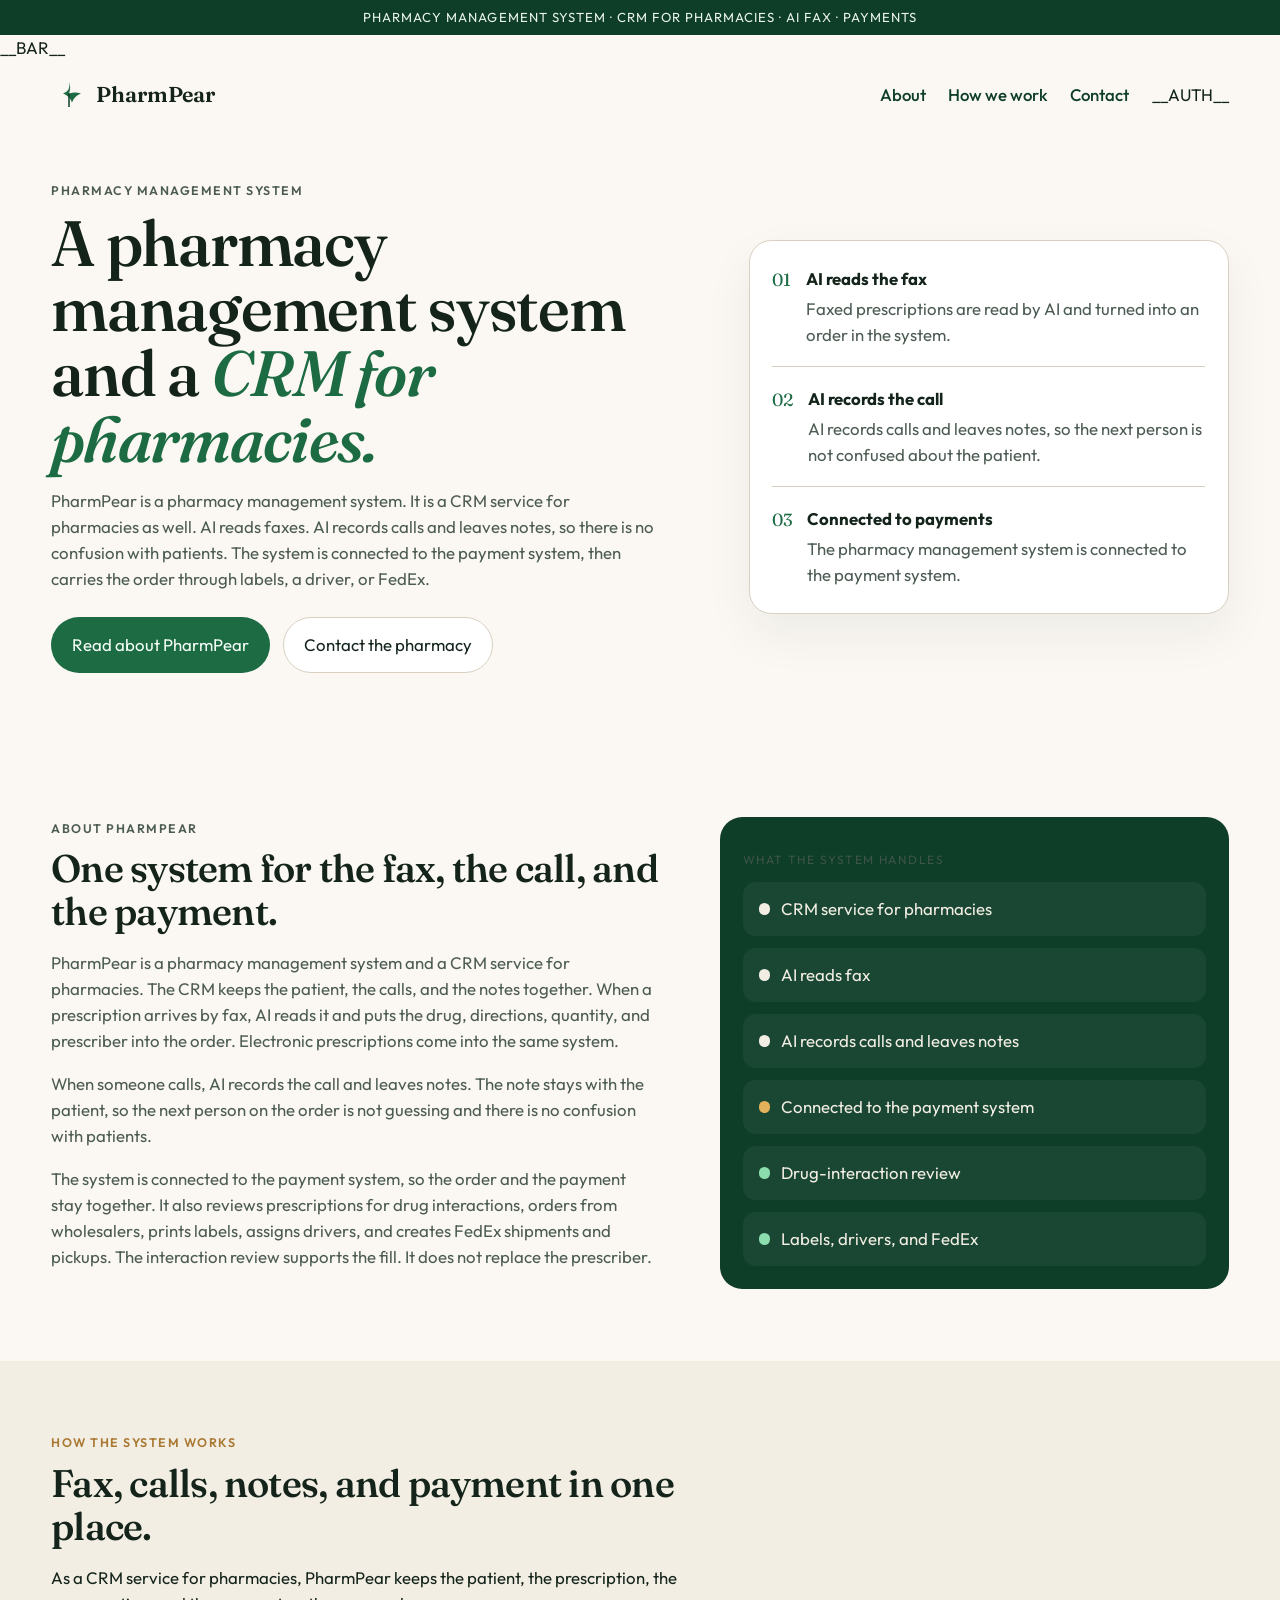
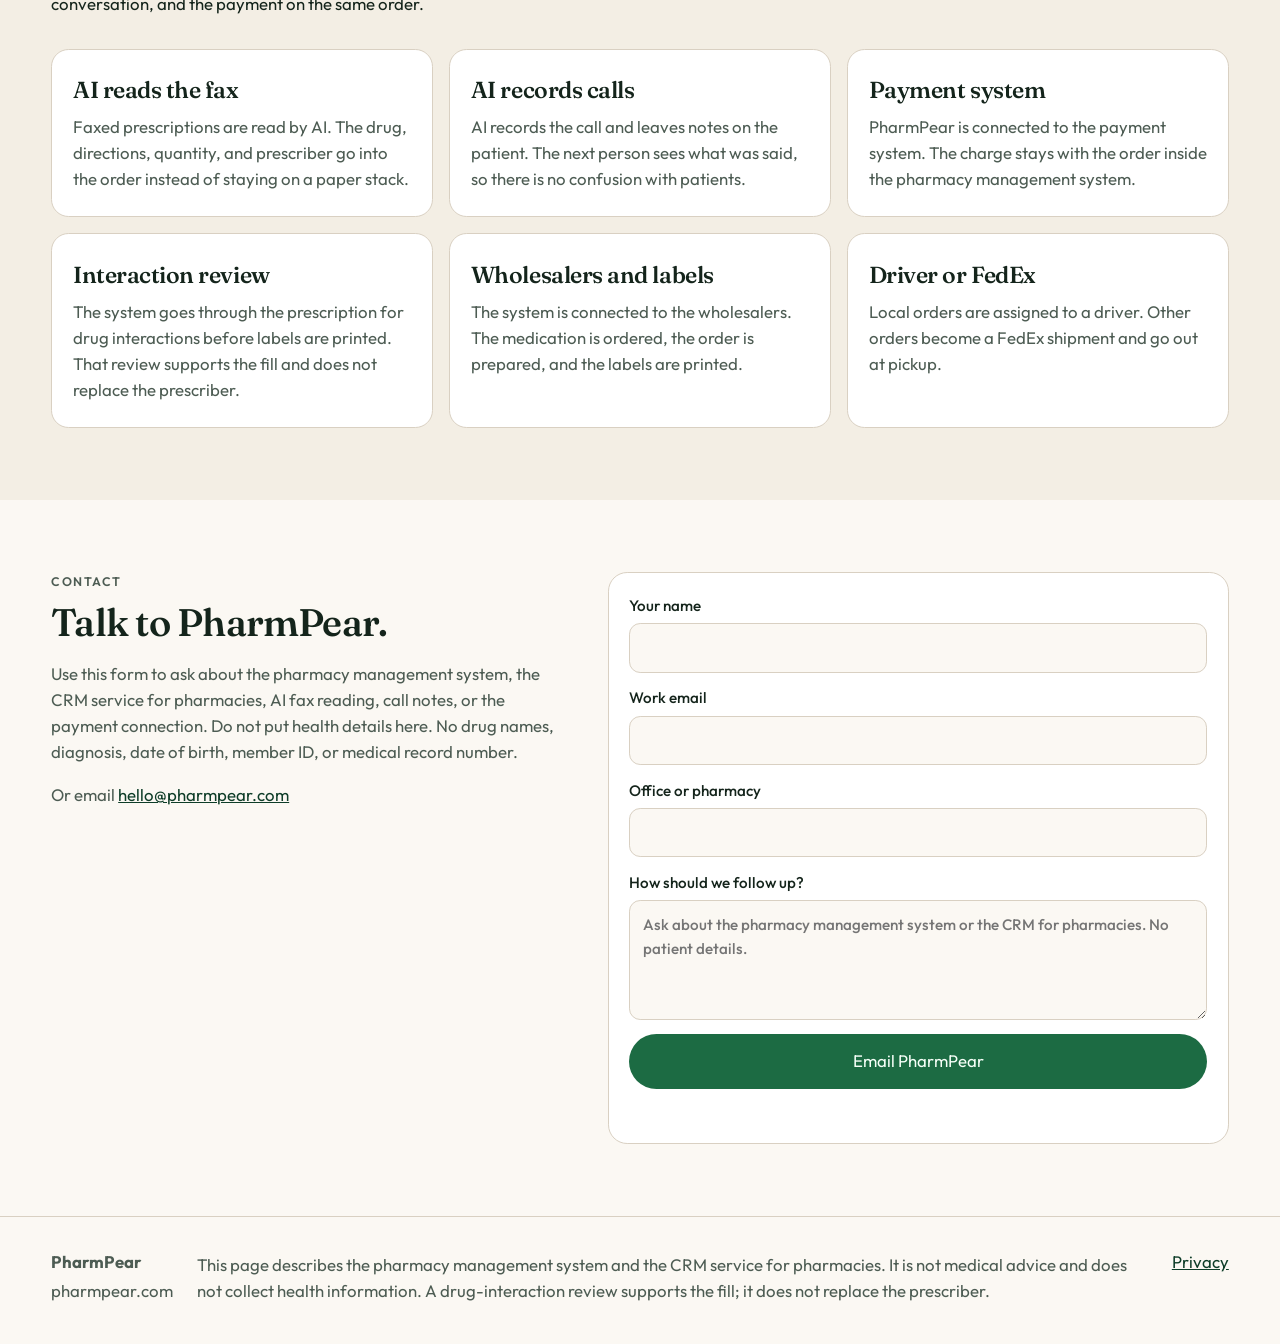
==== public/index.html @ bfbb3f3e "Say PharmPear is also a CRM service for pharmacies. Co-authored-by: Cursor <cursoragent@cursor.com>" ====
<!DOCTYPE html>
<html lang="en">
<head>
  <meta charset="utf-8">
  <meta name="viewport" content="width=device-width, initial-scale=1">
  <title>PharmPear — Pharmacy management system and CRM</title>
  <meta name="description" content="PharmPear is a pharmacy management system and a CRM service for pharmacies. AI reads faxes, AI records calls and leaves notes so there is no confusion with patients, and the system is connected to the payment system.">
  <link rel="icon" href="favicon.svg" type="image/svg+xml">
  <link rel="canonical" href="https://pharmpear.com/">
  <meta property="og:title" content="PharmPear">
  <meta property="og:description" content="A pharmacy management system and a CRM service for pharmacies. AI reads faxes, records calls and leaves notes, and connects to the payment system.">
  <meta property="og:url" content="https://pharmpear.com/">
  <meta property="og:type" content="website">
  <link rel="preconnect" href="https://fonts.googleapis.com">
  <link rel="preconnect" href="https://fonts.gstatic.com" crossorigin>
  <link href="https://fonts.googleapis.com/css2?family=Fraunces:ital,opsz,wght@0,9..144,500;0,9..144,620;1,9..144,520&family=Outfit:wght@400;500;600&display=swap" rel="stylesheet">
  <link rel="stylesheet" href="styles.css">
</head>
<body>
  <a class="skip" href="#main">Skip to content</a>
  <div class="ribbon">Pharmacy management system · CRM for pharmacies · AI fax · Payments</div>
  __BAR__
  <header class="site-header">
    <a class="brand" href="#top">
      <svg class="mark" viewBox="0 0 48 48" aria-hidden="true">
        <path fill="#1c6b43" d="M24 6c2 6 2 10 0 16 6-2 10-2 16 0-6 2-10 6-12 12-2-6-6-10-12-12 6-2 10-6 8-16z"/>
        <path fill="#0e3d28" d="M23 22h2v18h-2z"/>
      </svg>
      <span>PharmPear</span>
    </a>
    <button class="nav-toggle" type="button" aria-expanded="false" aria-controls="site-nav">Menu</button>
    <nav id="site-nav" class="site-nav">
      <a href="#about">About</a>
      <a href="#work">How we work</a>
      <a href="#contact">Contact</a>
      __AUTH__
    </nav>
  </header>

  <main id="main">
    <section class="hero" id="top">
      <div class="hero-copy">
        <p class="eyebrow">Pharmacy management system</p>
        <h1>A pharmacy management system and a <em>CRM for pharmacies.</em></h1>
        <p class="lede">PharmPear is a pharmacy management system. It is a CRM service for pharmacies as well. AI reads faxes. AI records calls and leaves notes, so there is no confusion with patients. The system is connected to the payment system, then carries the order through labels, a driver, or FedEx.</p>
        <div class="hero-actions">
          <a class="btn btn-solid" href="#about">Read about PharmPear</a>
          <a class="btn btn-ghost" href="#contact">Contact the pharmacy</a>
        </div>
      </div>
      <aside class="hero-card" aria-label="What the system does">
        <ol>
          <li>
            <span>01</span>
            <div>
              <strong>AI reads the fax</strong>
              <p>Faxed prescriptions are read by AI and turned into an order in the system.</p>
            </div>
          </li>
          <li>
            <span>02</span>
            <div>
              <strong>AI records the call</strong>
              <p>AI records calls and leaves notes, so the next person is not confused about the patient.</p>
            </div>
          </li>
          <li>
            <span>03</span>
            <div>
              <strong>Connected to payments</strong>
              <p>The pharmacy management system is connected to the payment system.</p>
            </div>
          </li>
        </ol>
      </aside>
    </section>

    <section class="split" id="about">
      <div>
        <p class="eyebrow">About PharmPear</p>
        <h2>One system for the fax, the call, and the payment.</h2>
        <p>PharmPear is a pharmacy management system and a CRM service for pharmacies. The CRM keeps the patient, the calls, and the notes together. When a prescription arrives by fax, AI reads it and puts the drug, directions, quantity, and prescriber into the order. Electronic prescriptions come into the same system.</p>
        <p>When someone calls, AI records the call and leaves notes. The note stays with the patient, so the next person on the order is not guessing and there is no confusion with patients.</p>
        <p>The system is connected to the payment system, so the order and the payment stay together. It also reviews prescriptions for drug interactions, orders from wholesalers, prints labels, assigns drivers, and creates FedEx shipments and pickups. The interaction review supports the fill. It does not replace the prescriber.</p>
      </div>
      <div class="status-board">
        <p class="board-label">What the system handles</p>
        <div class="row"><span class="dot ink"></span> CRM service for pharmacies</div>
        <div class="row"><span class="dot ink"></span> AI reads fax</div>
        <div class="row"><span class="dot ink"></span> AI records calls and leaves notes</div>
        <div class="row"><span class="dot wait"></span> Connected to the payment system</div>
        <div class="row"><span class="dot go"></span> Drug-interaction review</div>
        <div class="row"><span class="dot go"></span> Labels, drivers, and FedEx</div>
      </div>
    </section>

    <section class="band" id="work">
      <div class="section-head">
        <p class="eyebrow">How the system works</p>
        <h2>Fax, calls, notes, and payment in one place.</h2>
        <p>As a CRM service for pharmacies, PharmPear keeps the patient, the prescription, the conversation, and the payment on the same order.</p>
      </div>
      <div class="cards">
        <article>
          <h3>AI reads the fax</h3>
          <p>Faxed prescriptions are read by AI. The drug, directions, quantity, and prescriber go into the order instead of staying on a paper stack.</p>
        </article>
        <article>
          <h3>AI records calls</h3>
          <p>AI records the call and leaves notes on the patient. The next person sees what was said, so there is no confusion with patients.</p>
        </article>
        <article>
          <h3>Payment system</h3>
          <p>PharmPear is connected to the payment system. The charge stays with the order inside the pharmacy management system.</p>
        </article>
        <article>
          <h3>Interaction review</h3>
          <p>The system goes through the prescription for drug interactions before labels are printed. That review supports the fill and does not replace the prescriber.</p>
        </article>
        <article>
          <h3>Wholesalers and labels</h3>
          <p>The system is connected to the wholesalers. The medication is ordered, the order is prepared, and the labels are printed.</p>
        </article>
        <article>
          <h3>Driver or FedEx</h3>
          <p>Local orders are assigned to a driver. Other orders become a FedEx shipment and go out at pickup.</p>
        </article>
      </div>
    </section>

    <section class="contact" id="contact">
      <div>
        <p class="eyebrow">Contact</p>
        <h2>Talk to PharmPear.</h2>
        <p>Use this form to ask about the pharmacy management system, the CRM service for pharmacies, AI fax reading, call notes, or the payment connection. Do not put health details here. No drug names, diagnosis, date of birth, member ID, or medical record number.</p>
        <p class="mail">Or email <a href="mailto:hello@pharmpear.com">hello@pharmpear.com</a></p>
      </div>
      <form id="contact-form" action="mailto:hello@pharmpear.com" method="post" enctype="text/plain">
        <label>Your name <input name="name" autocomplete="name" required maxlength="80"></label>
        <label>Work email <input name="email" type="email" autocomplete="email" required maxlength="120"></label>
        <label>Office or pharmacy <input name="office" maxlength="120"></label>
        <label>How should we follow up? <textarea name="message" rows="4" required maxlength="500" placeholder="Ask about the pharmacy management system or the CRM for pharmacies. No patient details."></textarea></label>
        <button class="btn btn-solid" type="submit">Email PharmPear</button>
        <p class="form-note" id="form-note" role="status"></p>
      </form>
    </section>
  </main>

  <footer class="site-footer">
    <div>
      <strong>PharmPear</strong>
      <p>pharmpear.com</p>
    </div>
    <p>This page describes the pharmacy management system and the CRM service for pharmacies. It is not medical advice and does not collect health information. A drug-interaction review supports the fill; it does not replace the prescriber.</p>
    <a href="privacy.html">Privacy</a>
  </footer>
  <script src="script.js"></script>
</body>
</html>
---- public/styles.css ----
:root {
  --ink: #14241b;
  --leaf: #1c6b43;
  --deep: #0e3d28;
  --cream: #f3eee4;
  --paper: #fbf8f3;
  --gold: #a97832;
  --line: #d9d0c2;
  --muted: #4d5c53;
  --serif: "Fraunces", Georgia, serif;
  --sans: "Outfit", "Segoe UI", sans-serif;
}

* { box-sizing: border-box; }
html { scroll-behavior: smooth; }
body {
  margin: 0;
  color: var(--ink);
  background:
    radial-gradient(900px 420px at 100% -10%, #e7f3ea 0%, transparent 60%),
    var(--paper);
  font-family: var(--sans);
  font-size: 1.05rem;
  line-height: 1.55;
}
a { color: var(--deep); }
img, svg { display: block; }
.skip {
  position: absolute;
  left: 1rem;
  top: -4rem;
  background: #fff;
  padding: 0.5rem 0.8rem;
}
.skip:focus { top: 0.5rem; z-index: 5; }

.ribbon {
  background: var(--deep);
  color: #e7f3ea;
  text-align: center;
  font-size: 0.82rem;
  letter-spacing: 0.08em;
  text-transform: uppercase;
  padding: 0.45rem 1rem;
}

.site-header {
  display: flex;
  align-items: center;
  justify-content: space-between;
  gap: 1rem;
  padding: 1rem 4vw;
  position: sticky;
  top: 0;
  background: rgba(251, 248, 243, 0.92);
  backdrop-filter: blur(10px);
  border-bottom: 1px solid transparent;
  z-index: 3;
}
.brand {
  display: flex;
  align-items: center;
  gap: 0.55rem;
  text-decoration: none;
  color: var(--ink);
  font-family: var(--serif);
  font-weight: 620;
  font-size: 1.35rem;
}
.mark { width: 36px; height: 36px; }
.site-nav { display: flex; gap: 1.4rem; }
.site-nav a { text-decoration: none; font-weight: 500; }
.site-nav a:hover { color: var(--leaf); }
.nav-toggle {
  display: none;
  border: 1px solid var(--line);
  background: #fff;
  border-radius: 999px;
  padding: 0.45rem 0.9rem;
  font: inherit;
}

.hero, .band, .split, .contact, .legal, .site-footer {
  padding: 4.5rem 4vw;
}
.hero {
  display: grid;
  grid-template-columns: 1.15fr 0.85fr;
  gap: 3rem;
  align-items: center;
  padding-top: 3.2rem;
}
.eyebrow {
  margin: 0 0 0.6rem;
  color: var(--gold);
  font-weight: 600;
  letter-spacing: 0.12em;
  text-transform: uppercase;
  font-size: 0.78rem;
}
h1, h2, h3 { font-family: var(--serif); font-weight: 560; letter-spacing: -0.02em; }
h1 { font-size: clamp(2.6rem, 5vw, 4.6rem); line-height: 1.02; margin: 0 0 1rem; }
h1 em { font-style: italic; color: var(--leaf); }
h2 { font-size: clamp(2rem, 3vw, 2.8rem); line-height: 1.12; margin: 0 0 0.8rem; }
.lede, .hero-copy p, .split p, .contact p { color: var(--muted); max-width: 38rem; }
.hero-actions { display: flex; gap: 0.8rem; flex-wrap: wrap; margin-top: 1.6rem; }
.btn {
  display: inline-flex;
  align-items: center;
  justify-content: center;
  text-decoration: none;
  border-radius: 999px;
  padding: 0.85rem 1.25rem;
  font-weight: 600;
  border: 1px solid transparent;
  cursor: pointer;
  font: inherit;
}
.btn-solid { background: var(--leaf); color: #f6fff8; }
.btn-solid:hover { background: var(--deep); }
.btn-ghost { border-color: var(--line); background: #fff; color: var(--ink); }

.hero-card {
  background: #fff;
  border: 1px solid var(--line);
  border-radius: 1.4rem;
  padding: 0.4rem 1.4rem;
  box-shadow: 0 20px 50px rgba(20, 36, 27, 0.06);
}
.hero-card ol { list-style: none; margin: 0; padding: 0; }
.hero-card li {
  display: grid;
  grid-template-columns: auto 1fr;
  gap: 0.9rem;
  padding: 1.15rem 0;
  border-bottom: 1px solid var(--line);
}
.hero-card li:last-child { border-bottom: 0; }
.hero-card span {
  font-family: var(--serif);
  color: var(--leaf);
  font-size: 1.1rem;
}
.hero-card p, .cards p { margin: 0.25rem 0 0; color: var(--muted); }
.hero-card strong { font-size: 1.05rem; }

.band { background: var(--cream); }
.section-head { max-width: 40rem; margin-bottom: 2rem; }
.cards {
  display: grid;
  grid-template-columns: repeat(3, 1fr);
  gap: 1rem;
}
.cards article {
  background: #fff;
  border-radius: 1.1rem;
  padding: 1.4rem 1.3rem 1.5rem;
  border: 1px solid var(--line);
}
.cards h3 { margin: 0 0 0.4rem; font-size: 1.45rem; }

.split {
  display: grid;
  grid-template-columns: 1.1fr 0.9fr;
  gap: 3rem;
  align-items: center;
}
.ticks { padding-left: 1.1rem; color: var(--ink); }
.ticks li { margin: 0.45rem 0; }
.status-board {
  background: var(--deep);
  color: #f3eee4;
  border-radius: 1.4rem;
  padding: 1.4rem;
}
.board-label { letter-spacing: 0.12em; text-transform: uppercase; font-size: 0.75rem; opacity: 0.75; }
.row {
  display: flex;
  align-items: center;
  gap: 0.7rem;
  background: rgba(255,255,255,0.05);
  border-radius: 0.8rem;
  padding: 0.9rem 1rem;
  margin-top: 0.7rem;
}
.row em { margin-left: auto; font-style: normal; font-family: var(--serif); font-size: 1.3rem; }
.dot { width: 0.7rem; height: 0.7rem; border-radius: 50%; }
.dot.wait { background: #e2b15a; }
.dot.go { background: #8ddeaf; }
.dot.ink { background: #f3eee4; }

.band-dark {
  background: #173528;
  color: #f6f3ec;
}
.band-dark .eyebrow { color: #e2b15a; }
.cards-dark article {
  background: rgba(255,255,255,0.04);
  border-color: rgba(255,255,255,0.1);
  color: inherit;
}
.cards-dark p { color: #d5e4da; }

.contact {
  display: grid;
  grid-template-columns: 0.9fr 1.1fr;
  gap: 3rem;
}
form {
  display: grid;
  gap: 0.85rem;
  background: #fff;
  border: 1px solid var(--line);
  border-radius: 1.2rem;
  padding: 1.3rem;
}
label { display: grid; gap: 0.35rem; font-weight: 500; font-size: 0.95rem; }
input, textarea {
  font: inherit;
  padding: 0.75rem 0.8rem;
  border-radius: 0.7rem;
  border: 1px solid var(--line);
  background: var(--paper);
  color: var(--ink);
}
.mail { font-size: 1.05rem; }
.form-note { min-height: 1.2rem; margin: 0; color: var(--leaf); }
.form-error { margin: 0; color: #8d2d2d; font-weight: 600; }
.form-error:empty { display: none; }
.secure-bar {
  margin: 0;
  padding: 0.45rem 4vw;
  background: #e7f3ea;
  color: var(--deep);
  font-size: 0.92rem;
}
.logout {
  border: 1px solid var(--line);
  border-radius: 999px;
  padding: 0.25rem 0.7rem;
  text-decoration: none;
}
.login-shell {
  max-width: 32rem;
  margin: 0 auto;
  padding: 4rem 1.25rem 5rem;
}
.login-shell h1 { font-size: clamp(2.2rem, 4vw, 3.2rem); }

.site-footer {
  display: grid;
  grid-template-columns: auto 1fr auto;
  gap: 1.5rem;
  align-items: start;
  border-top: 1px solid var(--line);
  color: var(--muted);
  padding-top: 2rem;
  padding-bottom: 2.5rem;
}
.site-footer p { margin: 0.2rem 0 0; }
.legal { max-width: 42rem; }
.legal h1 { font-size: clamp(2.2rem, 4vw, 3.4rem); }

.hero-copy, .hero-card, .cards article { min-width: 0; }

@media (max-width: 1100px) {
  .hero, .split, .contact, .site-footer { grid-template-columns: 1fr; }
  .cards { grid-template-columns: 1fr 1fr; }
}

@media (max-width: 700px) {
  .cards { grid-template-columns: 1fr; }
}

@media (max-width: 860px) {
  .nav-toggle { display: inline-flex; }
  .site-nav {
    display: none;
    position: absolute;
    top: 100%;
    left: 0;
    right: 0;
    flex-direction: column;
    gap: 0;
    background: var(--paper);
    border-bottom: 1px solid var(--line);
    padding: 0.4rem 6vw 1rem;
  }
  .site-nav.open { display: flex; }
  .site-nav a { padding: 0.75rem 0; border-top: 1px solid var(--line); }
  .hero, .band, .split, .contact { padding: 3rem 1.25rem; }
  .site-header, .site-footer { padding-left: 1.25rem; padding-right: 1.25rem; }
}
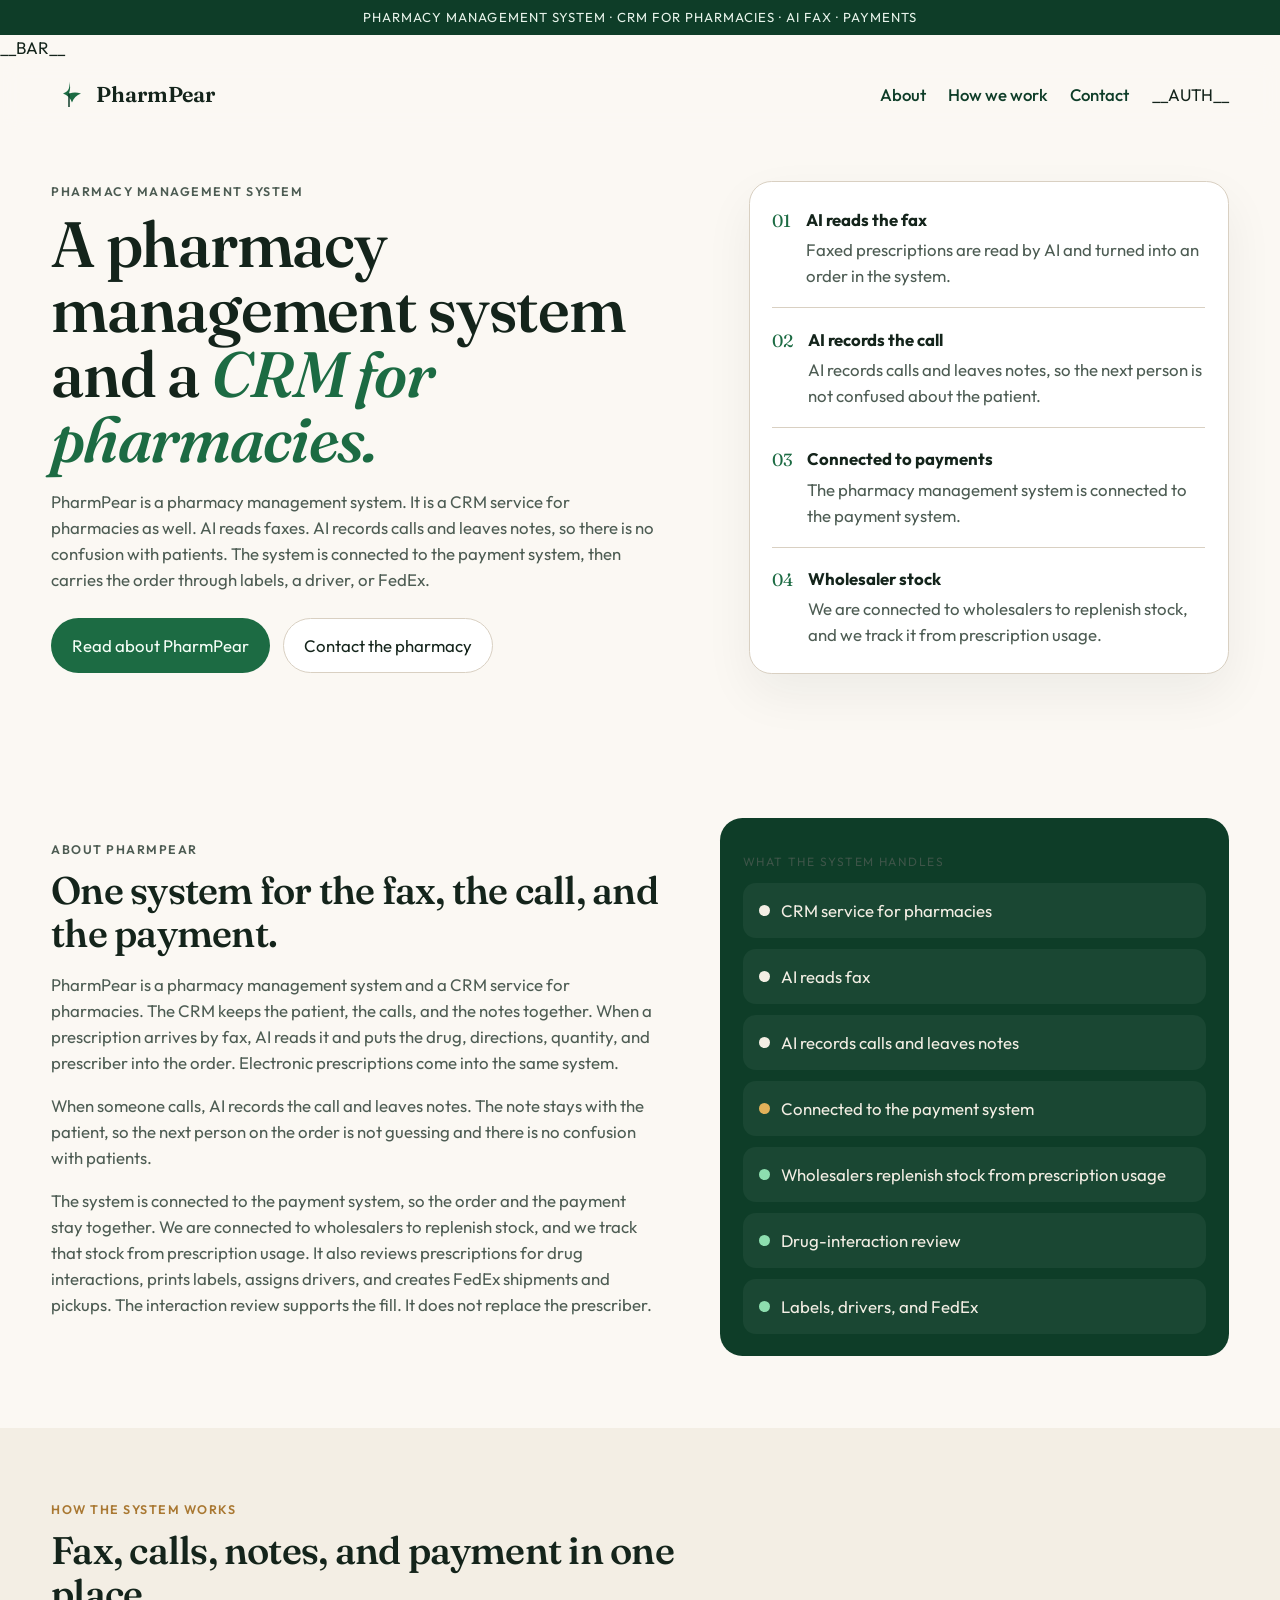
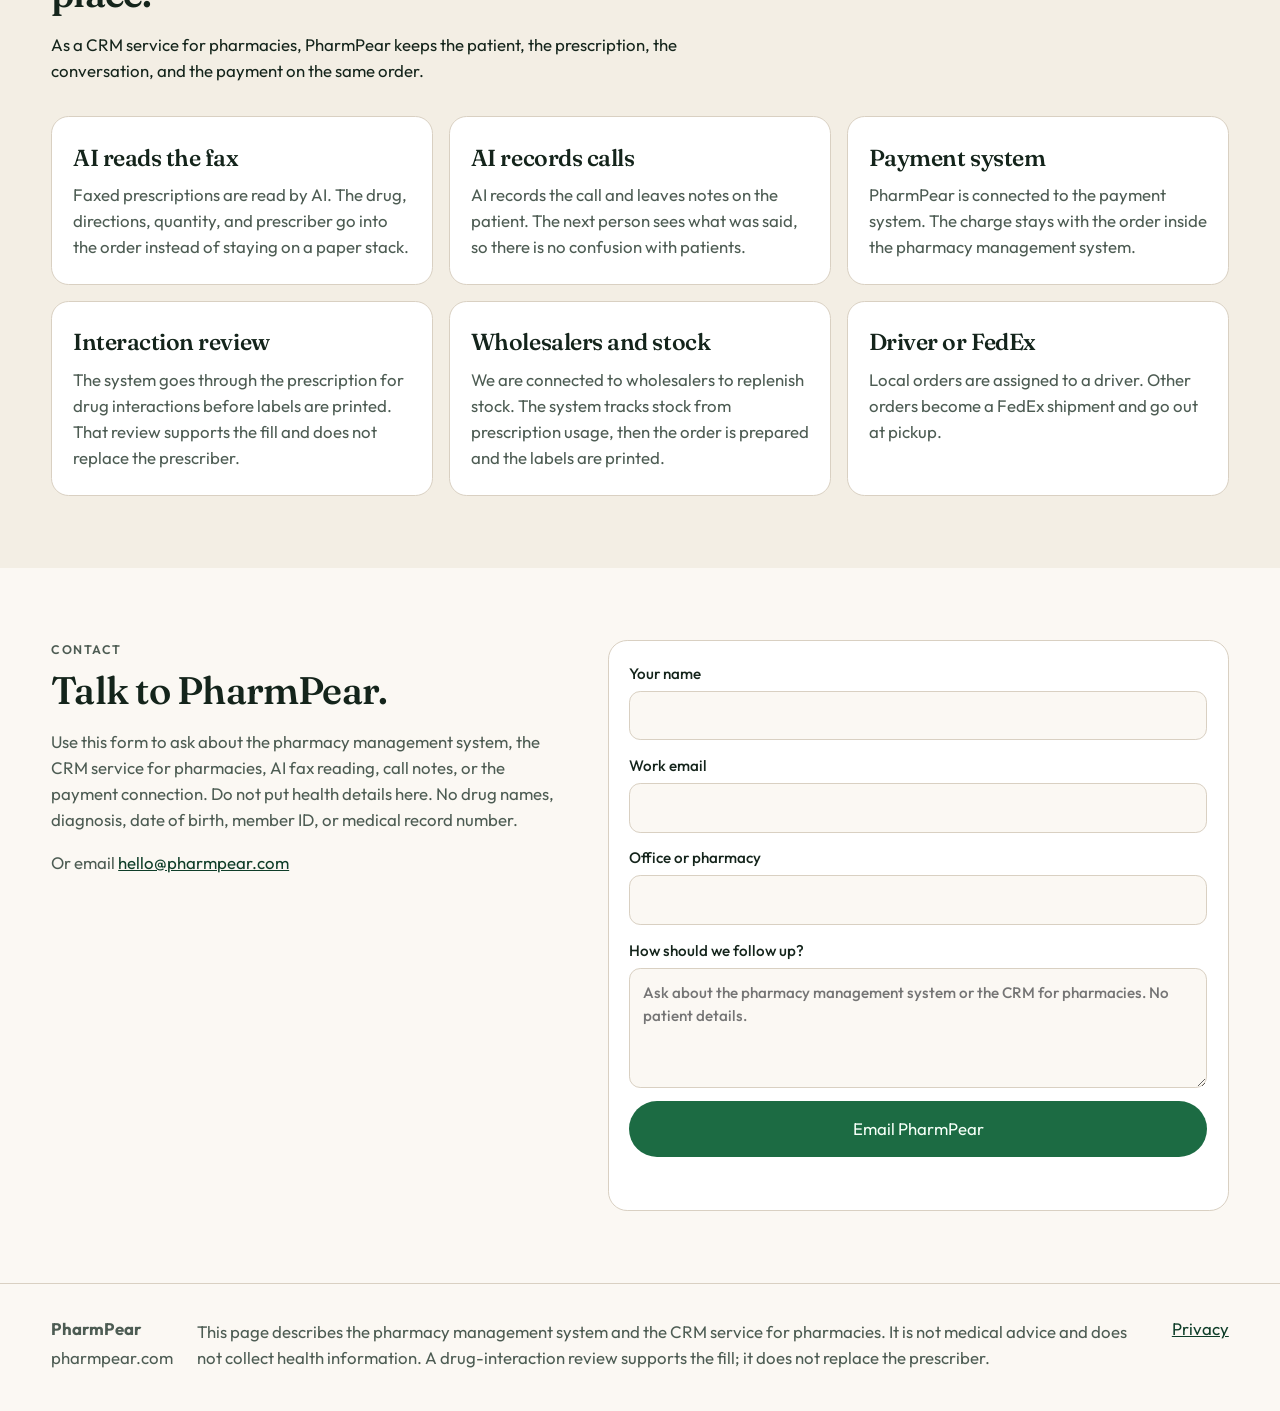
==== commit 28029f4b: "Add wholesaler stock replenishment tracked from prescription usage. Co-authored-by: Cursor <cursorag" ====
--- a/public/index.html
+++ b/public/index.html
@@ -4,7 +4,7 @@
   <meta charset="utf-8">
   <meta name="viewport" content="width=device-width, initial-scale=1">
   <title>PharmPear — Pharmacy management system and CRM</title>
-  <meta name="description" content="PharmPear is a pharmacy management system and a CRM service for pharmacies. AI reads faxes, AI records calls and leaves notes so there is no confusion with patients, and the system is connected to the payment system.">
+  <meta name="description" content="PharmPear is a pharmacy management system and a CRM service for pharmacies. AI reads faxes, AI records calls and leaves notes, the system connects to payments, and wholesalers replenish stock tracked from prescription usage.">
   <link rel="icon" href="favicon.svg" type="image/svg+xml">
   <link rel="canonical" href="https://pharmpear.com/">
   <meta property="og:title" content="PharmPear">
@@ -71,6 +71,13 @@
               <p>The pharmacy management system is connected to the payment system.</p>
             </div>
           </li>
+          <li>
+            <span>04</span>
+            <div>
+              <strong>Wholesaler stock</strong>
+              <p>We are connected to wholesalers to replenish stock, and we track it from prescription usage.</p>
+            </div>
+          </li>
         </ol>
       </aside>
     </section>
@@ -81,7 +88,7 @@
         <h2>One system for the fax, the call, and the payment.</h2>
         <p>PharmPear is a pharmacy management system and a CRM service for pharmacies. The CRM keeps the patient, the calls, and the notes together. When a prescription arrives by fax, AI reads it and puts the drug, directions, quantity, and prescriber into the order. Electronic prescriptions come into the same system.</p>
         <p>When someone calls, AI records the call and leaves notes. The note stays with the patient, so the next person on the order is not guessing and there is no confusion with patients.</p>
-        <p>The system is connected to the payment system, so the order and the payment stay together. It also reviews prescriptions for drug interactions, orders from wholesalers, prints labels, assigns drivers, and creates FedEx shipments and pickups. The interaction review supports the fill. It does not replace the prescriber.</p>
+        <p>The system is connected to the payment system, so the order and the payment stay together. We are connected to wholesalers to replenish stock, and we track that stock from prescription usage. It also reviews prescriptions for drug interactions, prints labels, assigns drivers, and creates FedEx shipments and pickups. The interaction review supports the fill. It does not replace the prescriber.</p>
       </div>
       <div class="status-board">
         <p class="board-label">What the system handles</p>
@@ -89,6 +96,7 @@
         <div class="row"><span class="dot ink"></span> AI reads fax</div>
         <div class="row"><span class="dot ink"></span> AI records calls and leaves notes</div>
         <div class="row"><span class="dot wait"></span> Connected to the payment system</div>
+        <div class="row"><span class="dot go"></span> Wholesalers replenish stock from prescription usage</div>
         <div class="row"><span class="dot go"></span> Drug-interaction review</div>
         <div class="row"><span class="dot go"></span> Labels, drivers, and FedEx</div>
       </div>
@@ -118,8 +126,8 @@
           <p>The system goes through the prescription for drug interactions before labels are printed. That review supports the fill and does not replace the prescriber.</p>
         </article>
         <article>
-          <h3>Wholesalers and labels</h3>
-          <p>The system is connected to the wholesalers. The medication is ordered, the order is prepared, and the labels are printed.</p>
+          <h3>Wholesalers and stock</h3>
+          <p>We are connected to wholesalers to replenish stock. The system tracks stock from prescription usage, then the order is prepared and the labels are printed.</p>
         </article>
         <article>
           <h3>Driver or FedEx</h3>
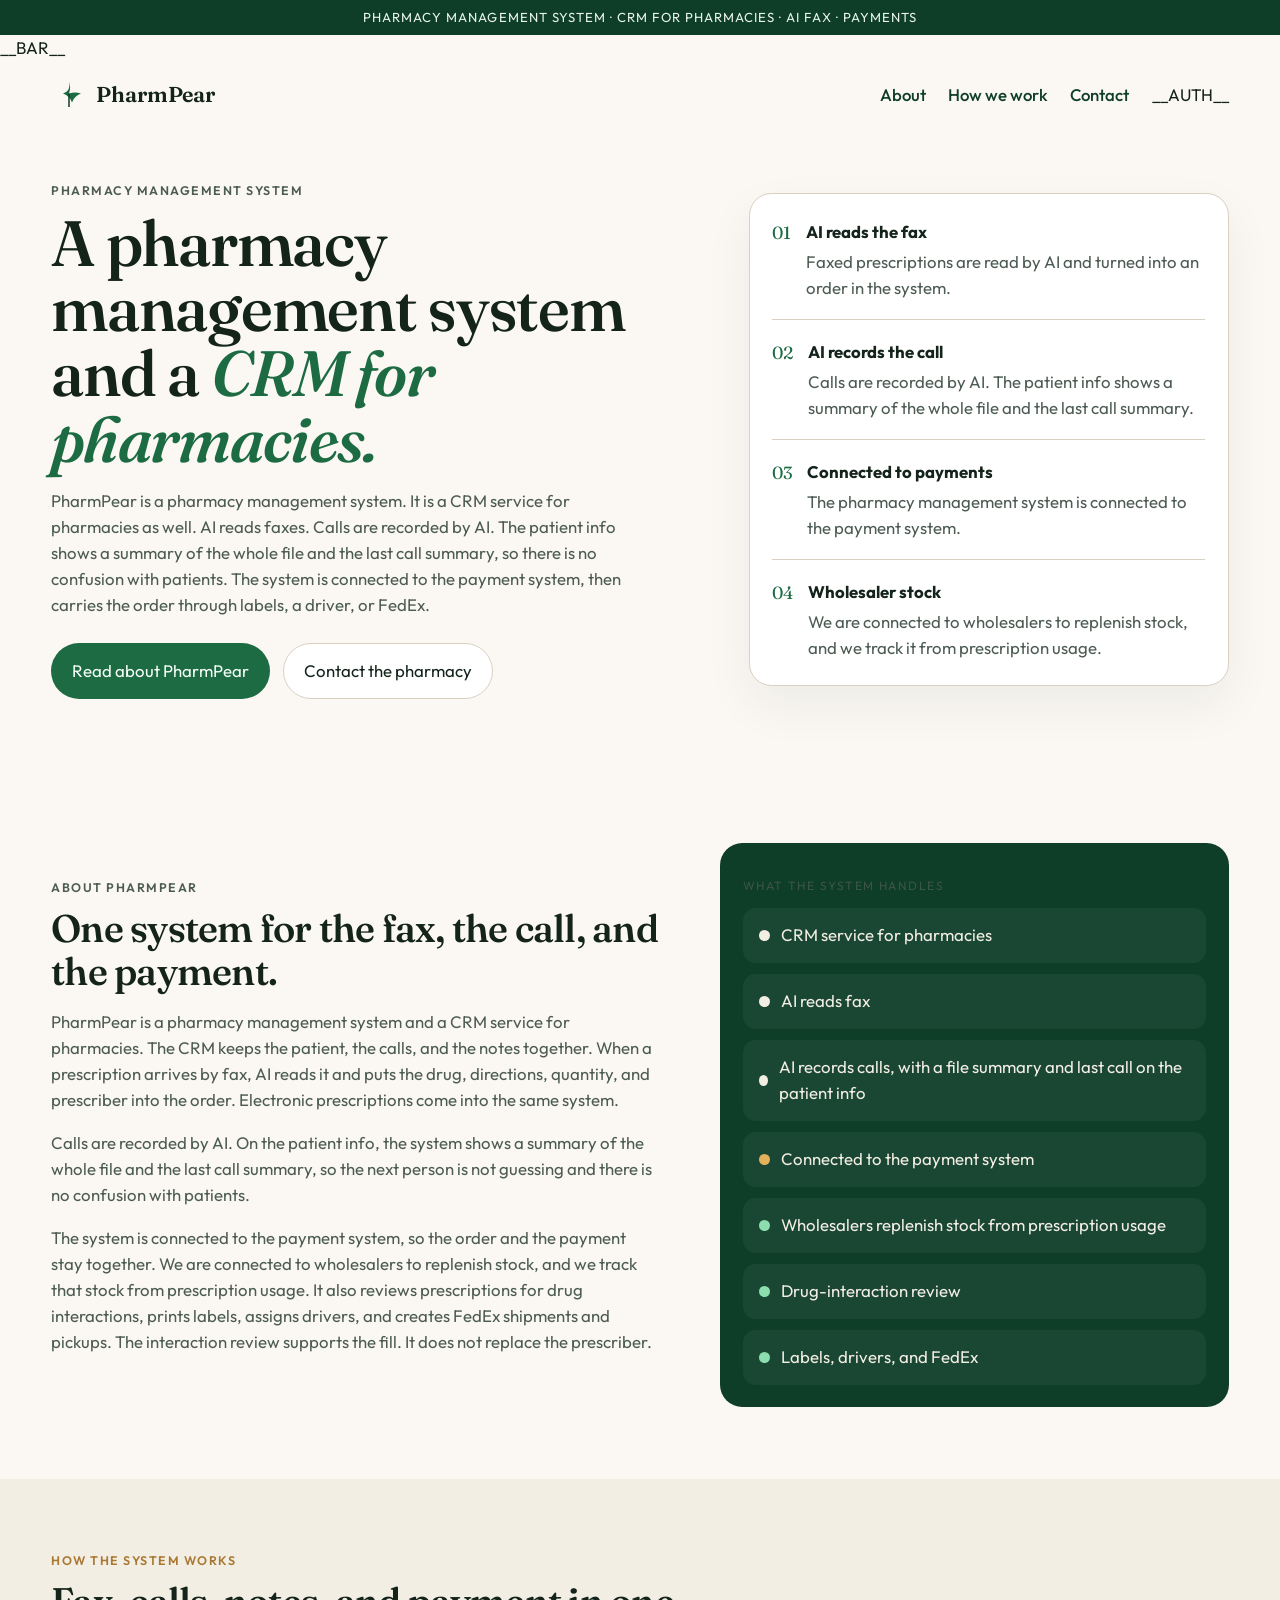
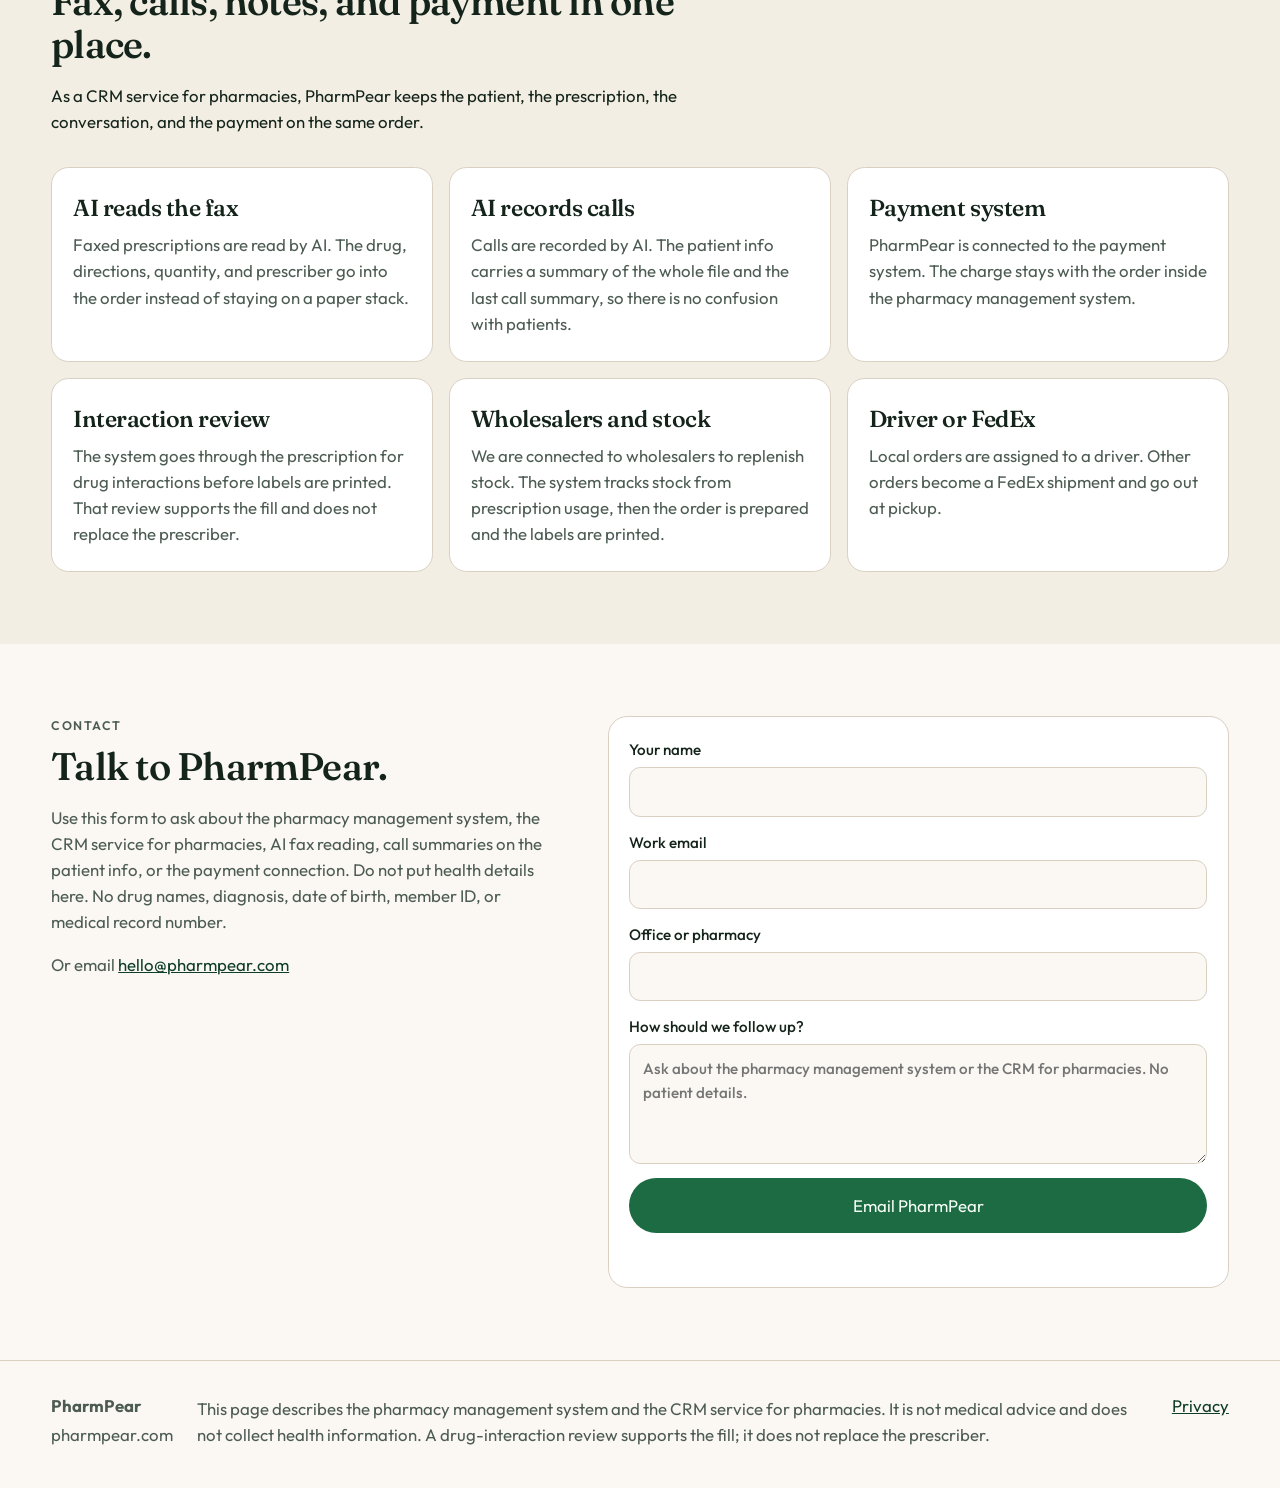
==== commit ae7db348: "Put the file summary and last call summary on the patient info. Co-authored-by: Cursor <cursoragent@" ====
--- a/public/index.html
+++ b/public/index.html
@@ -4,11 +4,11 @@
   <meta charset="utf-8">
   <meta name="viewport" content="width=device-width, initial-scale=1">
   <title>PharmPear — Pharmacy management system and CRM</title>
-  <meta name="description" content="PharmPear is a pharmacy management system and a CRM service for pharmacies. AI reads faxes, AI records calls and leaves notes, the system connects to payments, and wholesalers replenish stock tracked from prescription usage.">
+  <meta name="description" content="PharmPear is a pharmacy management system and a CRM service for pharmacies. AI reads faxes, AI records calls, and the patient info shows a summary of the whole file plus the last call summary.">
   <link rel="icon" href="favicon.svg" type="image/svg+xml">
   <link rel="canonical" href="https://pharmpear.com/">
   <meta property="og:title" content="PharmPear">
-  <meta property="og:description" content="A pharmacy management system and a CRM service for pharmacies. AI reads faxes, records calls and leaves notes, and connects to the payment system.">
+  <meta property="og:description" content="A pharmacy management system and a CRM for pharmacies. AI records calls, and the patient info shows a summary of the whole file plus the last call summary.">
   <meta property="og:url" content="https://pharmpear.com/">
   <meta property="og:type" content="website">
   <link rel="preconnect" href="https://fonts.googleapis.com">
@@ -42,7 +42,7 @@
       <div class="hero-copy">
         <p class="eyebrow">Pharmacy management system</p>
         <h1>A pharmacy management system and a <em>CRM for pharmacies.</em></h1>
-        <p class="lede">PharmPear is a pharmacy management system. It is a CRM service for pharmacies as well. AI reads faxes. AI records calls and leaves notes, so there is no confusion with patients. The system is connected to the payment system, then carries the order through labels, a driver, or FedEx.</p>
+        <p class="lede">PharmPear is a pharmacy management system. It is a CRM service for pharmacies as well. AI reads faxes. Calls are recorded by AI. The patient info shows a summary of the whole file and the last call summary, so there is no confusion with patients. The system is connected to the payment system, then carries the order through labels, a driver, or FedEx.</p>
         <div class="hero-actions">
           <a class="btn btn-solid" href="#about">Read about PharmPear</a>
           <a class="btn btn-ghost" href="#contact">Contact the pharmacy</a>
@@ -61,7 +61,7 @@
             <span>02</span>
             <div>
               <strong>AI records the call</strong>
-              <p>AI records calls and leaves notes, so the next person is not confused about the patient.</p>
+              <p>Calls are recorded by AI. The patient info shows a summary of the whole file and the last call summary.</p>
             </div>
           </li>
           <li>
@@ -87,14 +87,14 @@
         <p class="eyebrow">About PharmPear</p>
         <h2>One system for the fax, the call, and the payment.</h2>
         <p>PharmPear is a pharmacy management system and a CRM service for pharmacies. The CRM keeps the patient, the calls, and the notes together. When a prescription arrives by fax, AI reads it and puts the drug, directions, quantity, and prescriber into the order. Electronic prescriptions come into the same system.</p>
-        <p>When someone calls, AI records the call and leaves notes. The note stays with the patient, so the next person on the order is not guessing and there is no confusion with patients.</p>
+        <p>Calls are recorded by AI. On the patient info, the system shows a summary of the whole file and the last call summary, so the next person is not guessing and there is no confusion with patients.</p>
         <p>The system is connected to the payment system, so the order and the payment stay together. We are connected to wholesalers to replenish stock, and we track that stock from prescription usage. It also reviews prescriptions for drug interactions, prints labels, assigns drivers, and creates FedEx shipments and pickups. The interaction review supports the fill. It does not replace the prescriber.</p>
       </div>
       <div class="status-board">
         <p class="board-label">What the system handles</p>
         <div class="row"><span class="dot ink"></span> CRM service for pharmacies</div>
         <div class="row"><span class="dot ink"></span> AI reads fax</div>
-        <div class="row"><span class="dot ink"></span> AI records calls and leaves notes</div>
+        <div class="row"><span class="dot ink"></span> AI records calls, with a file summary and last call on the patient info</div>
         <div class="row"><span class="dot wait"></span> Connected to the payment system</div>
         <div class="row"><span class="dot go"></span> Wholesalers replenish stock from prescription usage</div>
         <div class="row"><span class="dot go"></span> Drug-interaction review</div>
@@ -115,7 +115,7 @@
         </article>
         <article>
           <h3>AI records calls</h3>
-          <p>AI records the call and leaves notes on the patient. The next person sees what was said, so there is no confusion with patients.</p>
+          <p>Calls are recorded by AI. The patient info carries a summary of the whole file and the last call summary, so there is no confusion with patients.</p>
         </article>
         <article>
           <h3>Payment system</h3>
@@ -140,7 +140,7 @@
       <div>
         <p class="eyebrow">Contact</p>
         <h2>Talk to PharmPear.</h2>
-        <p>Use this form to ask about the pharmacy management system, the CRM service for pharmacies, AI fax reading, call notes, or the payment connection. Do not put health details here. No drug names, diagnosis, date of birth, member ID, or medical record number.</p>
+        <p>Use this form to ask about the pharmacy management system, the CRM service for pharmacies, AI fax reading, call summaries on the patient info, or the payment connection. Do not put health details here. No drug names, diagnosis, date of birth, member ID, or medical record number.</p>
         <p class="mail">Or email <a href="mailto:hello@pharmpear.com">hello@pharmpear.com</a></p>
       </div>
       <form id="contact-form" action="mailto:hello@pharmpear.com" method="post" enctype="text/plain">
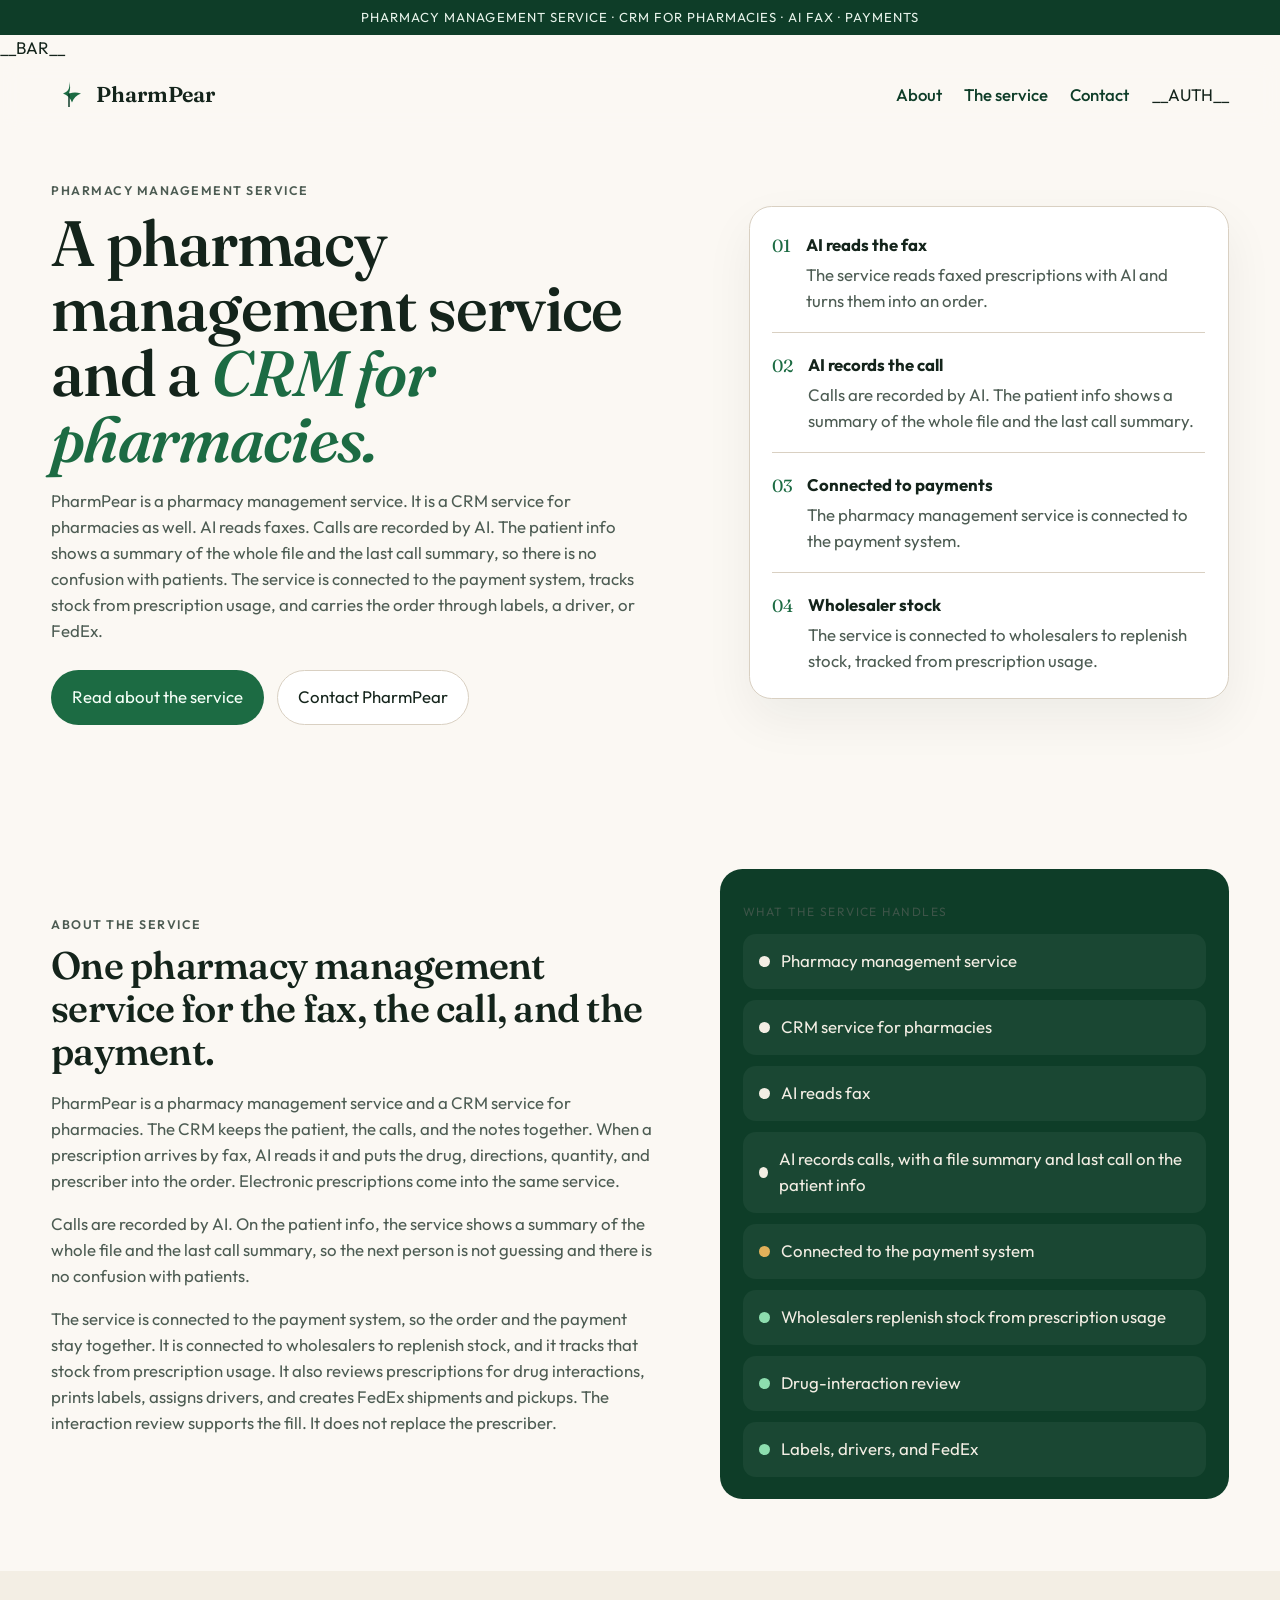
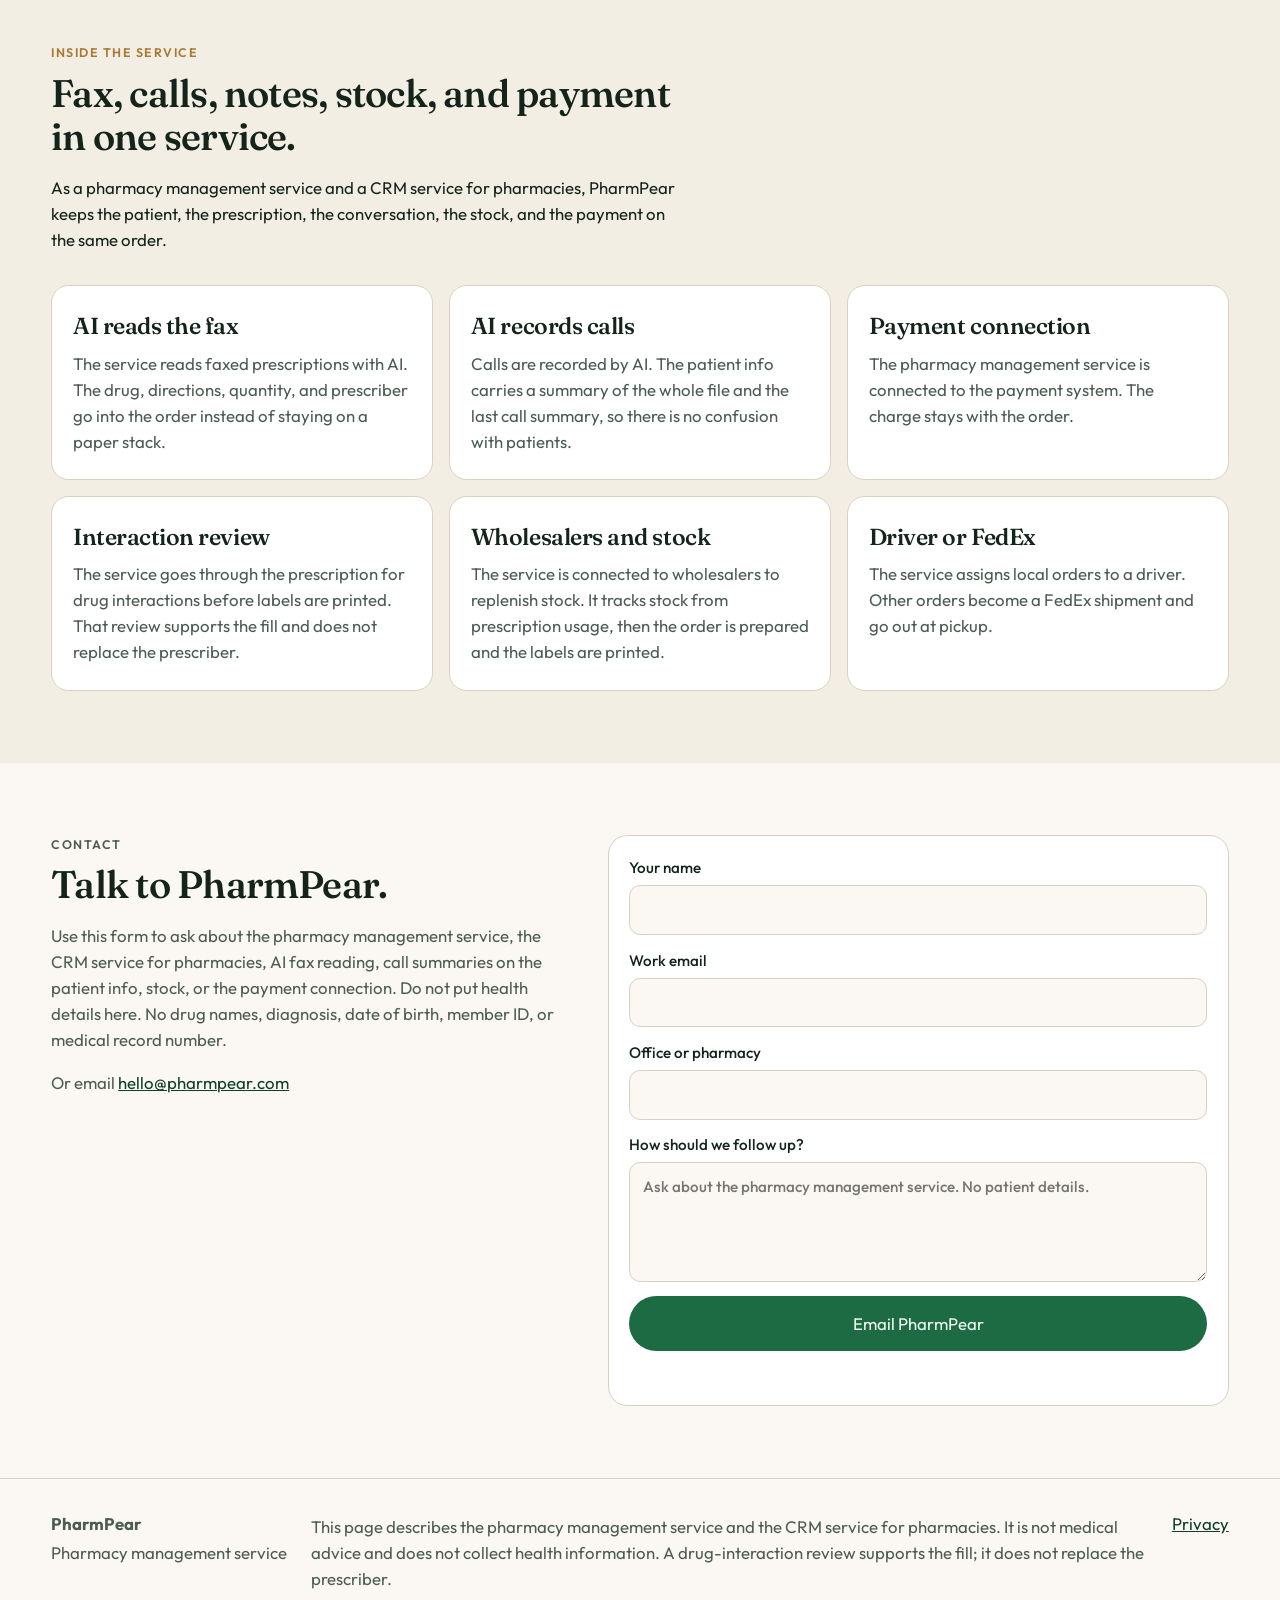
==== commit 83cbc80c: "Align the site around a pharmacy management service. Co-authored-by: Cursor <cursoragent@cursor.com>" ====
--- a/public/index.html
+++ b/public/index.html
@@ -3,12 +3,12 @@
 <head>
   <meta charset="utf-8">
   <meta name="viewport" content="width=device-width, initial-scale=1">
-  <title>PharmPear — Pharmacy management system and CRM</title>
-  <meta name="description" content="PharmPear is a pharmacy management system and a CRM service for pharmacies. AI reads faxes, AI records calls, and the patient info shows a summary of the whole file plus the last call summary.">
+  <title>PharmPear — Pharmacy management service</title>
+  <meta name="description" content="PharmPear is a pharmacy management service and a CRM service for pharmacies. AI reads faxes, AI records calls, and the patient info shows a summary of the whole file plus the last call summary.">
   <link rel="icon" href="favicon.svg" type="image/svg+xml">
   <link rel="canonical" href="https://pharmpear.com/">
   <meta property="og:title" content="PharmPear">
-  <meta property="og:description" content="A pharmacy management system and a CRM for pharmacies. AI records calls, and the patient info shows a summary of the whole file plus the last call summary.">
+  <meta property="og:description" content="PharmPear is a pharmacy management service and a CRM for pharmacies. AI reads faxes, records calls, and puts a file summary and the last call summary on the patient info.">
   <meta property="og:url" content="https://pharmpear.com/">
   <meta property="og:type" content="website">
   <link rel="preconnect" href="https://fonts.googleapis.com">
@@ -18,7 +18,7 @@
 </head>
 <body>
   <a class="skip" href="#main">Skip to content</a>
-  <div class="ribbon">Pharmacy management system · CRM for pharmacies · AI fax · Payments</div>
+  <div class="ribbon">Pharmacy management service · CRM for pharmacies · AI fax · Payments</div>
   __BAR__
   <header class="site-header">
     <a class="brand" href="#top">
@@ -31,7 +31,7 @@
     <button class="nav-toggle" type="button" aria-expanded="false" aria-controls="site-nav">Menu</button>
     <nav id="site-nav" class="site-nav">
       <a href="#about">About</a>
-      <a href="#work">How we work</a>
+      <a href="#work">The service</a>
       <a href="#contact">Contact</a>
       __AUTH__
     </nav>
@@ -40,21 +40,21 @@
   <main id="main">
     <section class="hero" id="top">
       <div class="hero-copy">
-        <p class="eyebrow">Pharmacy management system</p>
-        <h1>A pharmacy management system and a <em>CRM for pharmacies.</em></h1>
-        <p class="lede">PharmPear is a pharmacy management system. It is a CRM service for pharmacies as well. AI reads faxes. Calls are recorded by AI. The patient info shows a summary of the whole file and the last call summary, so there is no confusion with patients. The system is connected to the payment system, then carries the order through labels, a driver, or FedEx.</p>
+        <p class="eyebrow">Pharmacy management service</p>
+        <h1>A pharmacy management service and a <em>CRM for pharmacies.</em></h1>
+        <p class="lede">PharmPear is a pharmacy management service. It is a CRM service for pharmacies as well. AI reads faxes. Calls are recorded by AI. The patient info shows a summary of the whole file and the last call summary, so there is no confusion with patients. The service is connected to the payment system, tracks stock from prescription usage, and carries the order through labels, a driver, or FedEx.</p>
         <div class="hero-actions">
-          <a class="btn btn-solid" href="#about">Read about PharmPear</a>
-          <a class="btn btn-ghost" href="#contact">Contact the pharmacy</a>
+          <a class="btn btn-solid" href="#about">Read about the service</a>
+          <a class="btn btn-ghost" href="#contact">Contact PharmPear</a>
         </div>
       </div>
-      <aside class="hero-card" aria-label="What the system does">
+      <aside class="hero-card" aria-label="What the pharmacy management service does">
         <ol>
           <li>
             <span>01</span>
             <div>
               <strong>AI reads the fax</strong>
-              <p>Faxed prescriptions are read by AI and turned into an order in the system.</p>
+              <p>The service reads faxed prescriptions with AI and turns them into an order.</p>
             </div>
           </li>
           <li>
@@ -68,14 +68,14 @@
             <span>03</span>
             <div>
               <strong>Connected to payments</strong>
-              <p>The pharmacy management system is connected to the payment system.</p>
+              <p>The pharmacy management service is connected to the payment system.</p>
             </div>
           </li>
           <li>
             <span>04</span>
             <div>
               <strong>Wholesaler stock</strong>
-              <p>We are connected to wholesalers to replenish stock, and we track it from prescription usage.</p>
+              <p>The service is connected to wholesalers to replenish stock, tracked from prescription usage.</p>
             </div>
           </li>
         </ol>
@@ -84,14 +84,15 @@
 
     <section class="split" id="about">
       <div>
-        <p class="eyebrow">About PharmPear</p>
-        <h2>One system for the fax, the call, and the payment.</h2>
-        <p>PharmPear is a pharmacy management system and a CRM service for pharmacies. The CRM keeps the patient, the calls, and the notes together. When a prescription arrives by fax, AI reads it and puts the drug, directions, quantity, and prescriber into the order. Electronic prescriptions come into the same system.</p>
-        <p>Calls are recorded by AI. On the patient info, the system shows a summary of the whole file and the last call summary, so the next person is not guessing and there is no confusion with patients.</p>
-        <p>The system is connected to the payment system, so the order and the payment stay together. We are connected to wholesalers to replenish stock, and we track that stock from prescription usage. It also reviews prescriptions for drug interactions, prints labels, assigns drivers, and creates FedEx shipments and pickups. The interaction review supports the fill. It does not replace the prescriber.</p>
+        <p class="eyebrow">About the service</p>
+        <h2>One pharmacy management service for the fax, the call, and the payment.</h2>
+        <p>PharmPear is a pharmacy management service and a CRM service for pharmacies. The CRM keeps the patient, the calls, and the notes together. When a prescription arrives by fax, AI reads it and puts the drug, directions, quantity, and prescriber into the order. Electronic prescriptions come into the same service.</p>
+        <p>Calls are recorded by AI. On the patient info, the service shows a summary of the whole file and the last call summary, so the next person is not guessing and there is no confusion with patients.</p>
+        <p>The service is connected to the payment system, so the order and the payment stay together. It is connected to wholesalers to replenish stock, and it tracks that stock from prescription usage. It also reviews prescriptions for drug interactions, prints labels, assigns drivers, and creates FedEx shipments and pickups. The interaction review supports the fill. It does not replace the prescriber.</p>
       </div>
       <div class="status-board">
-        <p class="board-label">What the system handles</p>
+        <p class="board-label">What the service handles</p>
+        <div class="row"><span class="dot ink"></span> Pharmacy management service</div>
         <div class="row"><span class="dot ink"></span> CRM service for pharmacies</div>
         <div class="row"><span class="dot ink"></span> AI reads fax</div>
         <div class="row"><span class="dot ink"></span> AI records calls, with a file summary and last call on the patient info</div>
@@ -104,34 +105,34 @@
 
     <section class="band" id="work">
       <div class="section-head">
-        <p class="eyebrow">How the system works</p>
-        <h2>Fax, calls, notes, and payment in one place.</h2>
-        <p>As a CRM service for pharmacies, PharmPear keeps the patient, the prescription, the conversation, and the payment on the same order.</p>
+        <p class="eyebrow">Inside the service</p>
+        <h2>Fax, calls, notes, stock, and payment in one service.</h2>
+        <p>As a pharmacy management service and a CRM service for pharmacies, PharmPear keeps the patient, the prescription, the conversation, the stock, and the payment on the same order.</p>
       </div>
       <div class="cards">
         <article>
           <h3>AI reads the fax</h3>
-          <p>Faxed prescriptions are read by AI. The drug, directions, quantity, and prescriber go into the order instead of staying on a paper stack.</p>
+          <p>The service reads faxed prescriptions with AI. The drug, directions, quantity, and prescriber go into the order instead of staying on a paper stack.</p>
         </article>
         <article>
           <h3>AI records calls</h3>
           <p>Calls are recorded by AI. The patient info carries a summary of the whole file and the last call summary, so there is no confusion with patients.</p>
         </article>
         <article>
-          <h3>Payment system</h3>
-          <p>PharmPear is connected to the payment system. The charge stays with the order inside the pharmacy management system.</p>
+          <h3>Payment connection</h3>
+          <p>The pharmacy management service is connected to the payment system. The charge stays with the order.</p>
         </article>
         <article>
           <h3>Interaction review</h3>
-          <p>The system goes through the prescription for drug interactions before labels are printed. That review supports the fill and does not replace the prescriber.</p>
+          <p>The service goes through the prescription for drug interactions before labels are printed. That review supports the fill and does not replace the prescriber.</p>
         </article>
         <article>
           <h3>Wholesalers and stock</h3>
-          <p>We are connected to wholesalers to replenish stock. The system tracks stock from prescription usage, then the order is prepared and the labels are printed.</p>
+          <p>The service is connected to wholesalers to replenish stock. It tracks stock from prescription usage, then the order is prepared and the labels are printed.</p>
         </article>
         <article>
           <h3>Driver or FedEx</h3>
-          <p>Local orders are assigned to a driver. Other orders become a FedEx shipment and go out at pickup.</p>
+          <p>The service assigns local orders to a driver. Other orders become a FedEx shipment and go out at pickup.</p>
         </article>
       </div>
     </section>
@@ -140,14 +141,14 @@
       <div>
         <p class="eyebrow">Contact</p>
         <h2>Talk to PharmPear.</h2>
-        <p>Use this form to ask about the pharmacy management system, the CRM service for pharmacies, AI fax reading, call summaries on the patient info, or the payment connection. Do not put health details here. No drug names, diagnosis, date of birth, member ID, or medical record number.</p>
+        <p>Use this form to ask about the pharmacy management service, the CRM service for pharmacies, AI fax reading, call summaries on the patient info, stock, or the payment connection. Do not put health details here. No drug names, diagnosis, date of birth, member ID, or medical record number.</p>
         <p class="mail">Or email <a href="mailto:hello@pharmpear.com">hello@pharmpear.com</a></p>
       </div>
       <form id="contact-form" action="mailto:hello@pharmpear.com" method="post" enctype="text/plain">
         <label>Your name <input name="name" autocomplete="name" required maxlength="80"></label>
         <label>Work email <input name="email" type="email" autocomplete="email" required maxlength="120"></label>
         <label>Office or pharmacy <input name="office" maxlength="120"></label>
-        <label>How should we follow up? <textarea name="message" rows="4" required maxlength="500" placeholder="Ask about the pharmacy management system or the CRM for pharmacies. No patient details."></textarea></label>
+        <label>How should we follow up? <textarea name="message" rows="4" required maxlength="500" placeholder="Ask about the pharmacy management service. No patient details."></textarea></label>
         <button class="btn btn-solid" type="submit">Email PharmPear</button>
         <p class="form-note" id="form-note" role="status"></p>
       </form>
@@ -157,9 +158,9 @@
   <footer class="site-footer">
     <div>
       <strong>PharmPear</strong>
-      <p>pharmpear.com</p>
+      <p>Pharmacy management service</p>
     </div>
-    <p>This page describes the pharmacy management system and the CRM service for pharmacies. It is not medical advice and does not collect health information. A drug-interaction review supports the fill; it does not replace the prescriber.</p>
+    <p>This page describes the pharmacy management service and the CRM service for pharmacies. It is not medical advice and does not collect health information. A drug-interaction review supports the fill; it does not replace the prescriber.</p>
     <a href="privacy.html">Privacy</a>
   </footer>
   <script src="script.js"></script>
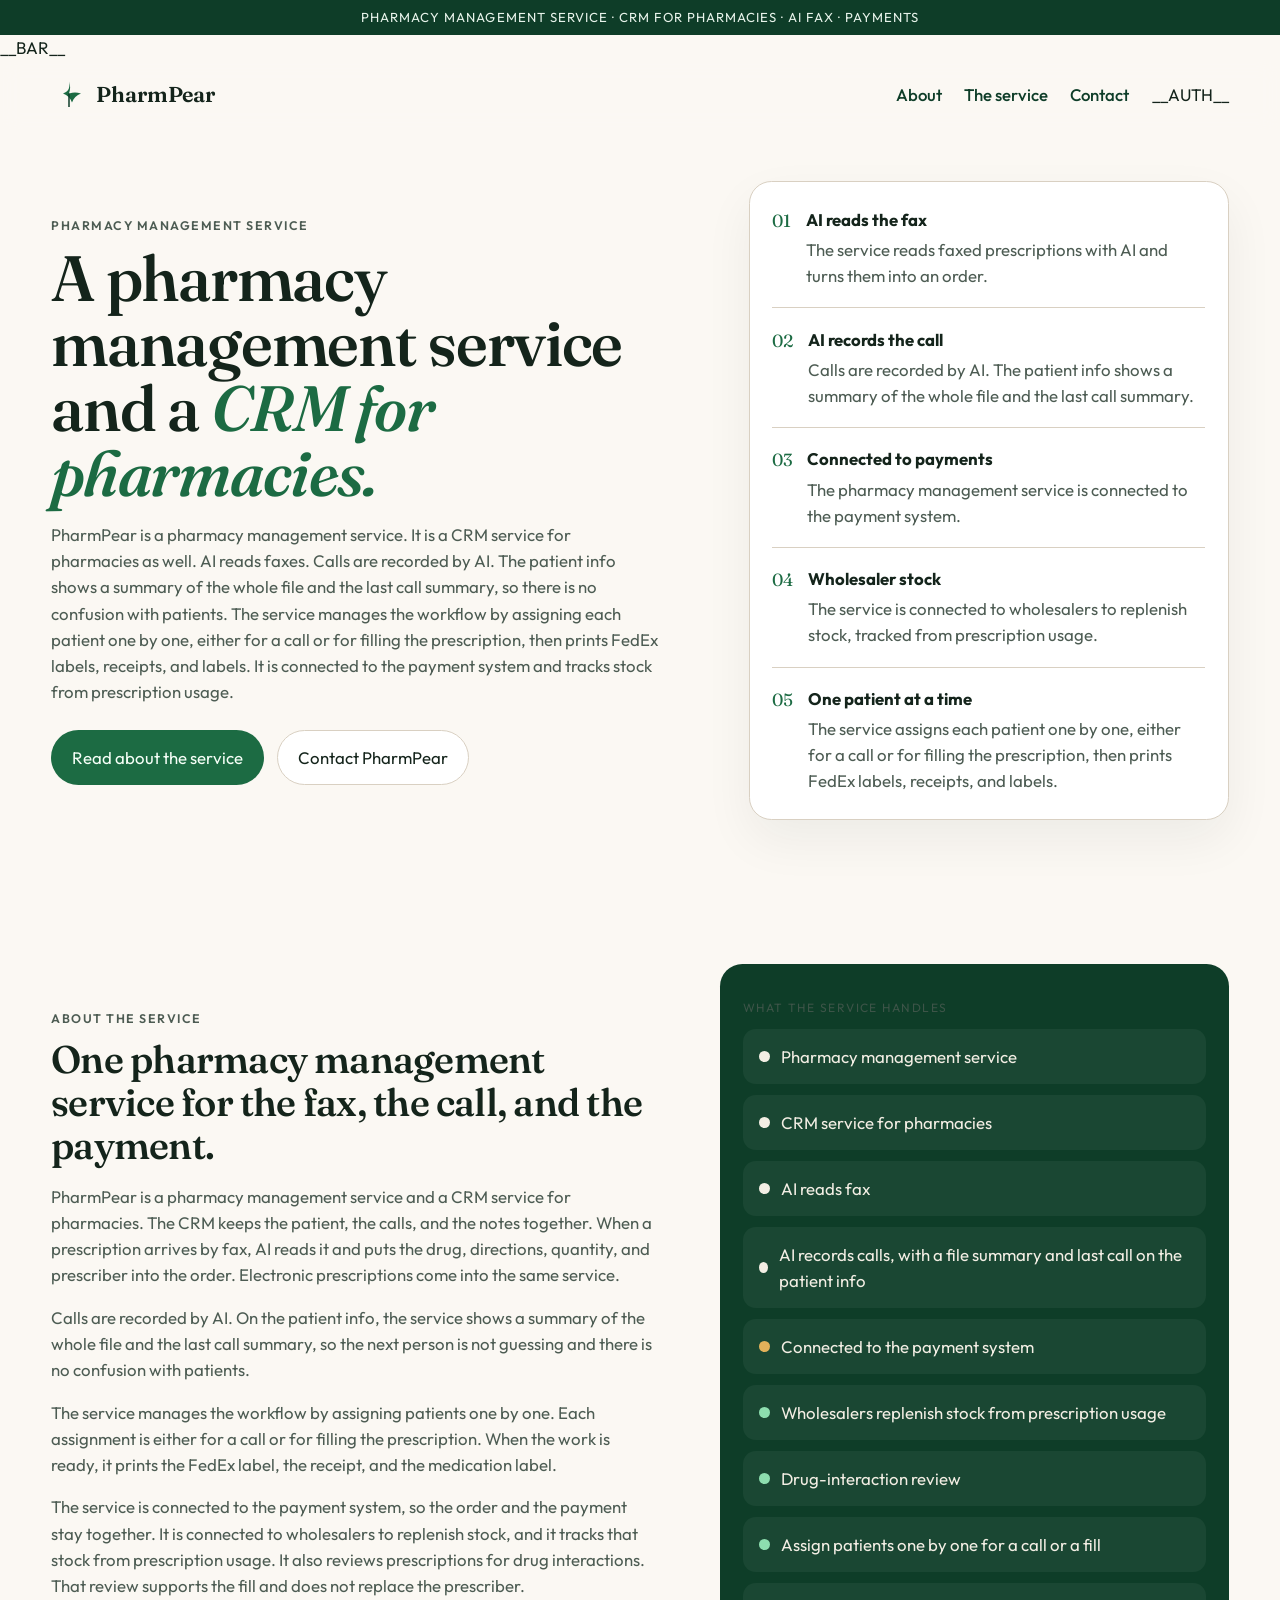
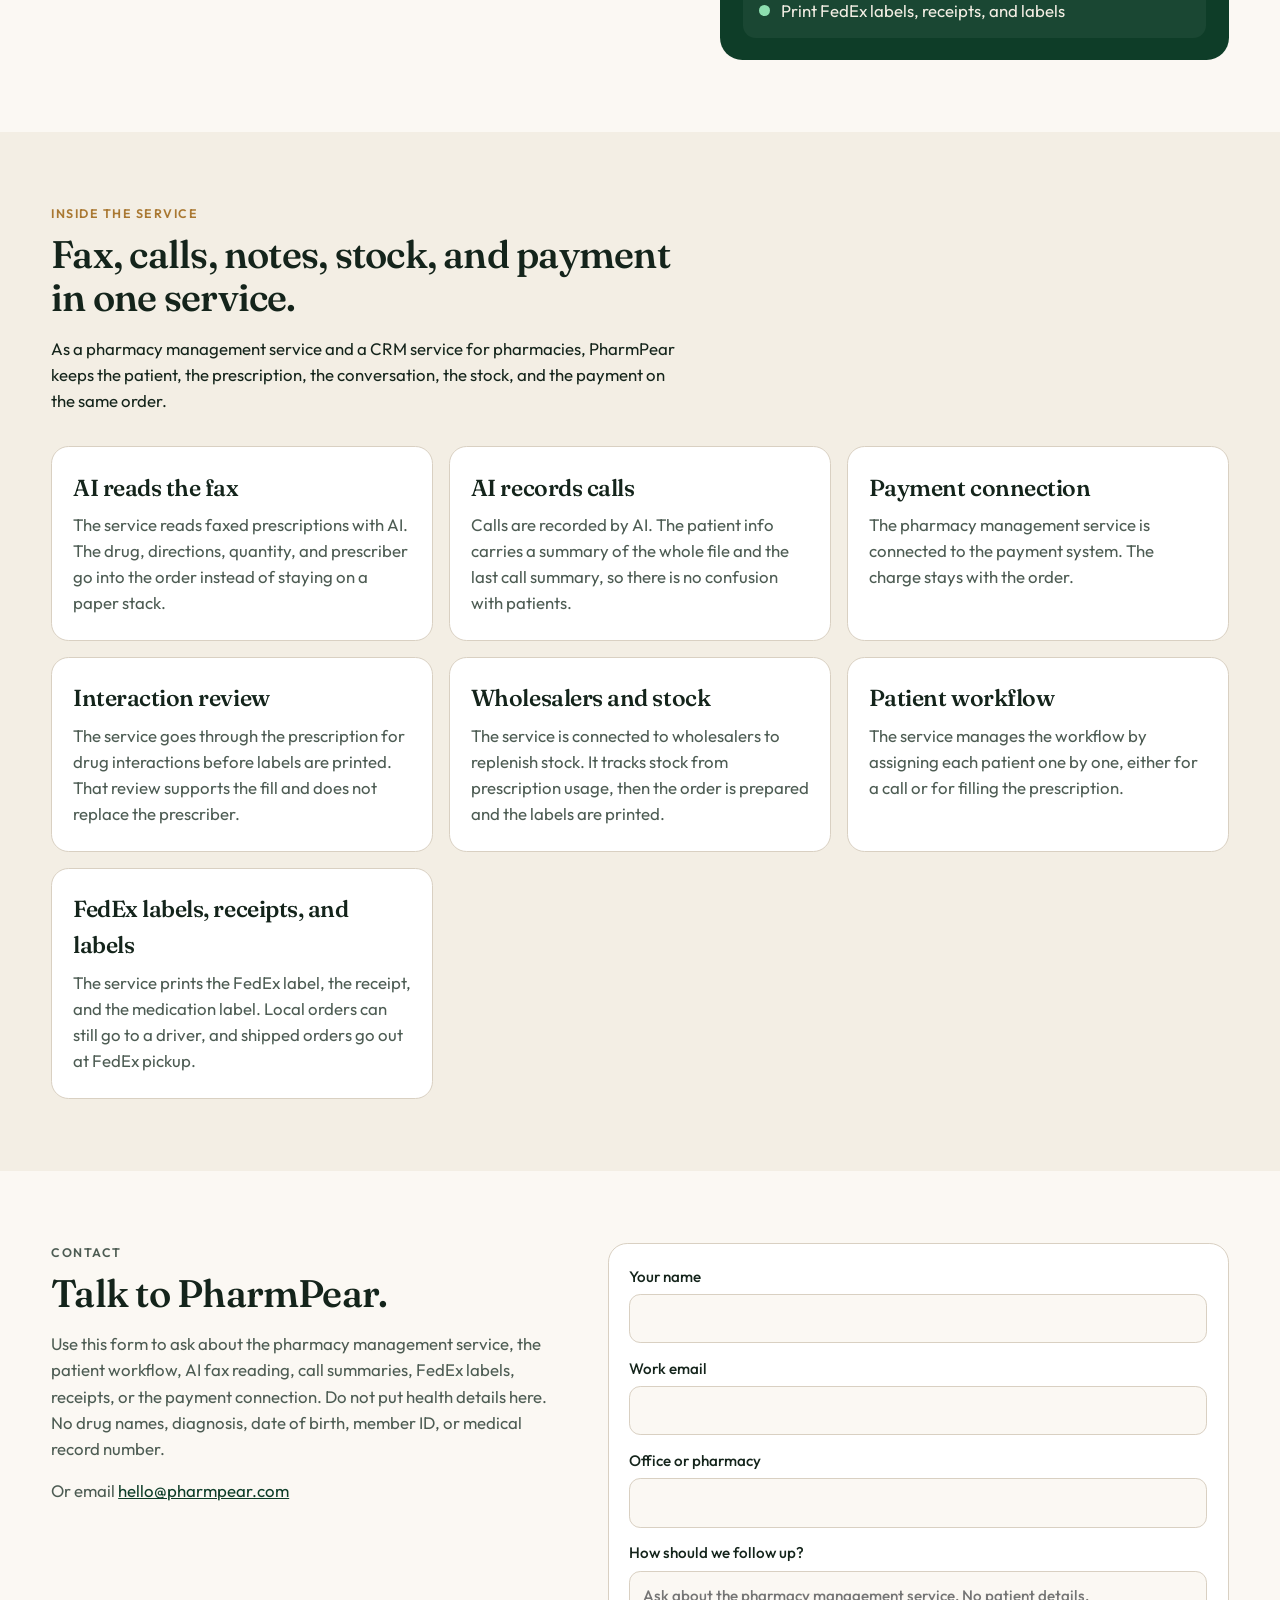
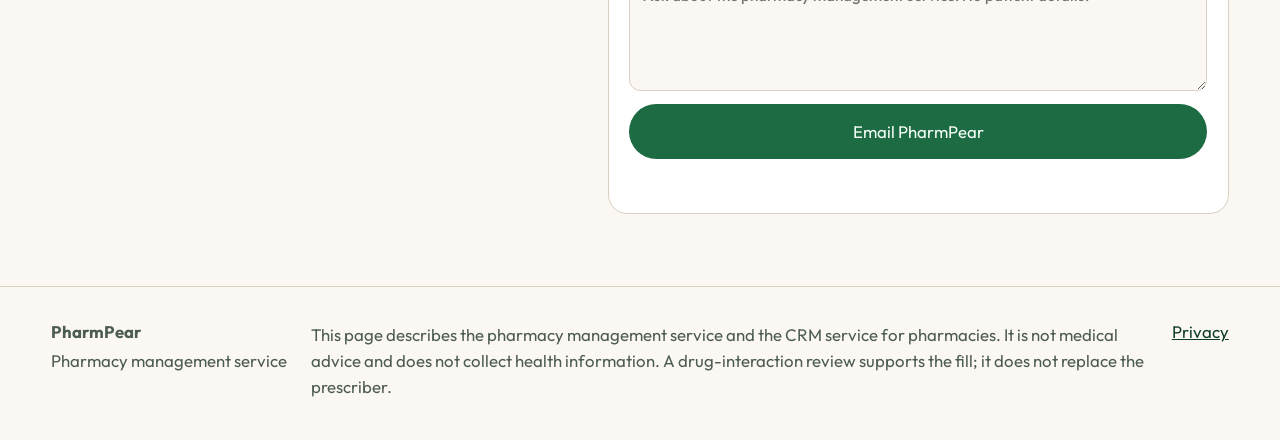
==== commit 46082c35: "Describe the one-patient workflow and printed FedEx labels, receipts, and labels. Co-authored-by: Cu" ====
--- a/public/index.html
+++ b/public/index.html
@@ -42,7 +42,7 @@
       <div class="hero-copy">
         <p class="eyebrow">Pharmacy management service</p>
         <h1>A pharmacy management service and a <em>CRM for pharmacies.</em></h1>
-        <p class="lede">PharmPear is a pharmacy management service. It is a CRM service for pharmacies as well. AI reads faxes. Calls are recorded by AI. The patient info shows a summary of the whole file and the last call summary, so there is no confusion with patients. The service is connected to the payment system, tracks stock from prescription usage, and carries the order through labels, a driver, or FedEx.</p>
+        <p class="lede">PharmPear is a pharmacy management service. It is a CRM service for pharmacies as well. AI reads faxes. Calls are recorded by AI. The patient info shows a summary of the whole file and the last call summary, so there is no confusion with patients. The service manages the workflow by assigning each patient one by one, either for a call or for filling the prescription, then prints FedEx labels, receipts, and labels. It is connected to the payment system and tracks stock from prescription usage.</p>
         <div class="hero-actions">
           <a class="btn btn-solid" href="#about">Read about the service</a>
           <a class="btn btn-ghost" href="#contact">Contact PharmPear</a>
@@ -78,6 +78,13 @@
               <p>The service is connected to wholesalers to replenish stock, tracked from prescription usage.</p>
             </div>
           </li>
+          <li>
+            <span>05</span>
+            <div>
+              <strong>One patient at a time</strong>
+              <p>The service assigns each patient one by one, either for a call or for filling the prescription, then prints FedEx labels, receipts, and labels.</p>
+            </div>
+          </li>
         </ol>
       </aside>
     </section>
@@ -88,7 +95,8 @@
         <h2>One pharmacy management service for the fax, the call, and the payment.</h2>
         <p>PharmPear is a pharmacy management service and a CRM service for pharmacies. The CRM keeps the patient, the calls, and the notes together. When a prescription arrives by fax, AI reads it and puts the drug, directions, quantity, and prescriber into the order. Electronic prescriptions come into the same service.</p>
         <p>Calls are recorded by AI. On the patient info, the service shows a summary of the whole file and the last call summary, so the next person is not guessing and there is no confusion with patients.</p>
-        <p>The service is connected to the payment system, so the order and the payment stay together. It is connected to wholesalers to replenish stock, and it tracks that stock from prescription usage. It also reviews prescriptions for drug interactions, prints labels, assigns drivers, and creates FedEx shipments and pickups. The interaction review supports the fill. It does not replace the prescriber.</p>
+        <p>The service manages the workflow by assigning patients one by one. Each assignment is either for a call or for filling the prescription. When the work is ready, it prints the FedEx label, the receipt, and the medication label.</p>
+        <p>The service is connected to the payment system, so the order and the payment stay together. It is connected to wholesalers to replenish stock, and it tracks that stock from prescription usage. It also reviews prescriptions for drug interactions. That review supports the fill and does not replace the prescriber.</p>
       </div>
       <div class="status-board">
         <p class="board-label">What the service handles</p>
@@ -99,7 +107,8 @@
         <div class="row"><span class="dot wait"></span> Connected to the payment system</div>
         <div class="row"><span class="dot go"></span> Wholesalers replenish stock from prescription usage</div>
         <div class="row"><span class="dot go"></span> Drug-interaction review</div>
-        <div class="row"><span class="dot go"></span> Labels, drivers, and FedEx</div>
+        <div class="row"><span class="dot go"></span> Assign patients one by one for a call or a fill</div>
+        <div class="row"><span class="dot go"></span> Print FedEx labels, receipts, and labels</div>
       </div>
     </section>
 
@@ -131,8 +140,12 @@
           <p>The service is connected to wholesalers to replenish stock. It tracks stock from prescription usage, then the order is prepared and the labels are printed.</p>
         </article>
         <article>
-          <h3>Driver or FedEx</h3>
-          <p>The service assigns local orders to a driver. Other orders become a FedEx shipment and go out at pickup.</p>
+          <h3>Patient workflow</h3>
+          <p>The service manages the workflow by assigning each patient one by one, either for a call or for filling the prescription.</p>
+        </article>
+        <article>
+          <h3>FedEx labels, receipts, and labels</h3>
+          <p>The service prints the FedEx label, the receipt, and the medication label. Local orders can still go to a driver, and shipped orders go out at FedEx pickup.</p>
         </article>
       </div>
     </section>
@@ -141,7 +154,7 @@
       <div>
         <p class="eyebrow">Contact</p>
         <h2>Talk to PharmPear.</h2>
-        <p>Use this form to ask about the pharmacy management service, the CRM service for pharmacies, AI fax reading, call summaries on the patient info, stock, or the payment connection. Do not put health details here. No drug names, diagnosis, date of birth, member ID, or medical record number.</p>
+        <p>Use this form to ask about the pharmacy management service, the patient workflow, AI fax reading, call summaries, FedEx labels, receipts, or the payment connection. Do not put health details here. No drug names, diagnosis, date of birth, member ID, or medical record number.</p>
         <p class="mail">Or email <a href="mailto:hello@pharmpear.com">hello@pharmpear.com</a></p>
       </div>
       <form id="contact-form" action="mailto:hello@pharmpear.com" method="post" enctype="text/plain">
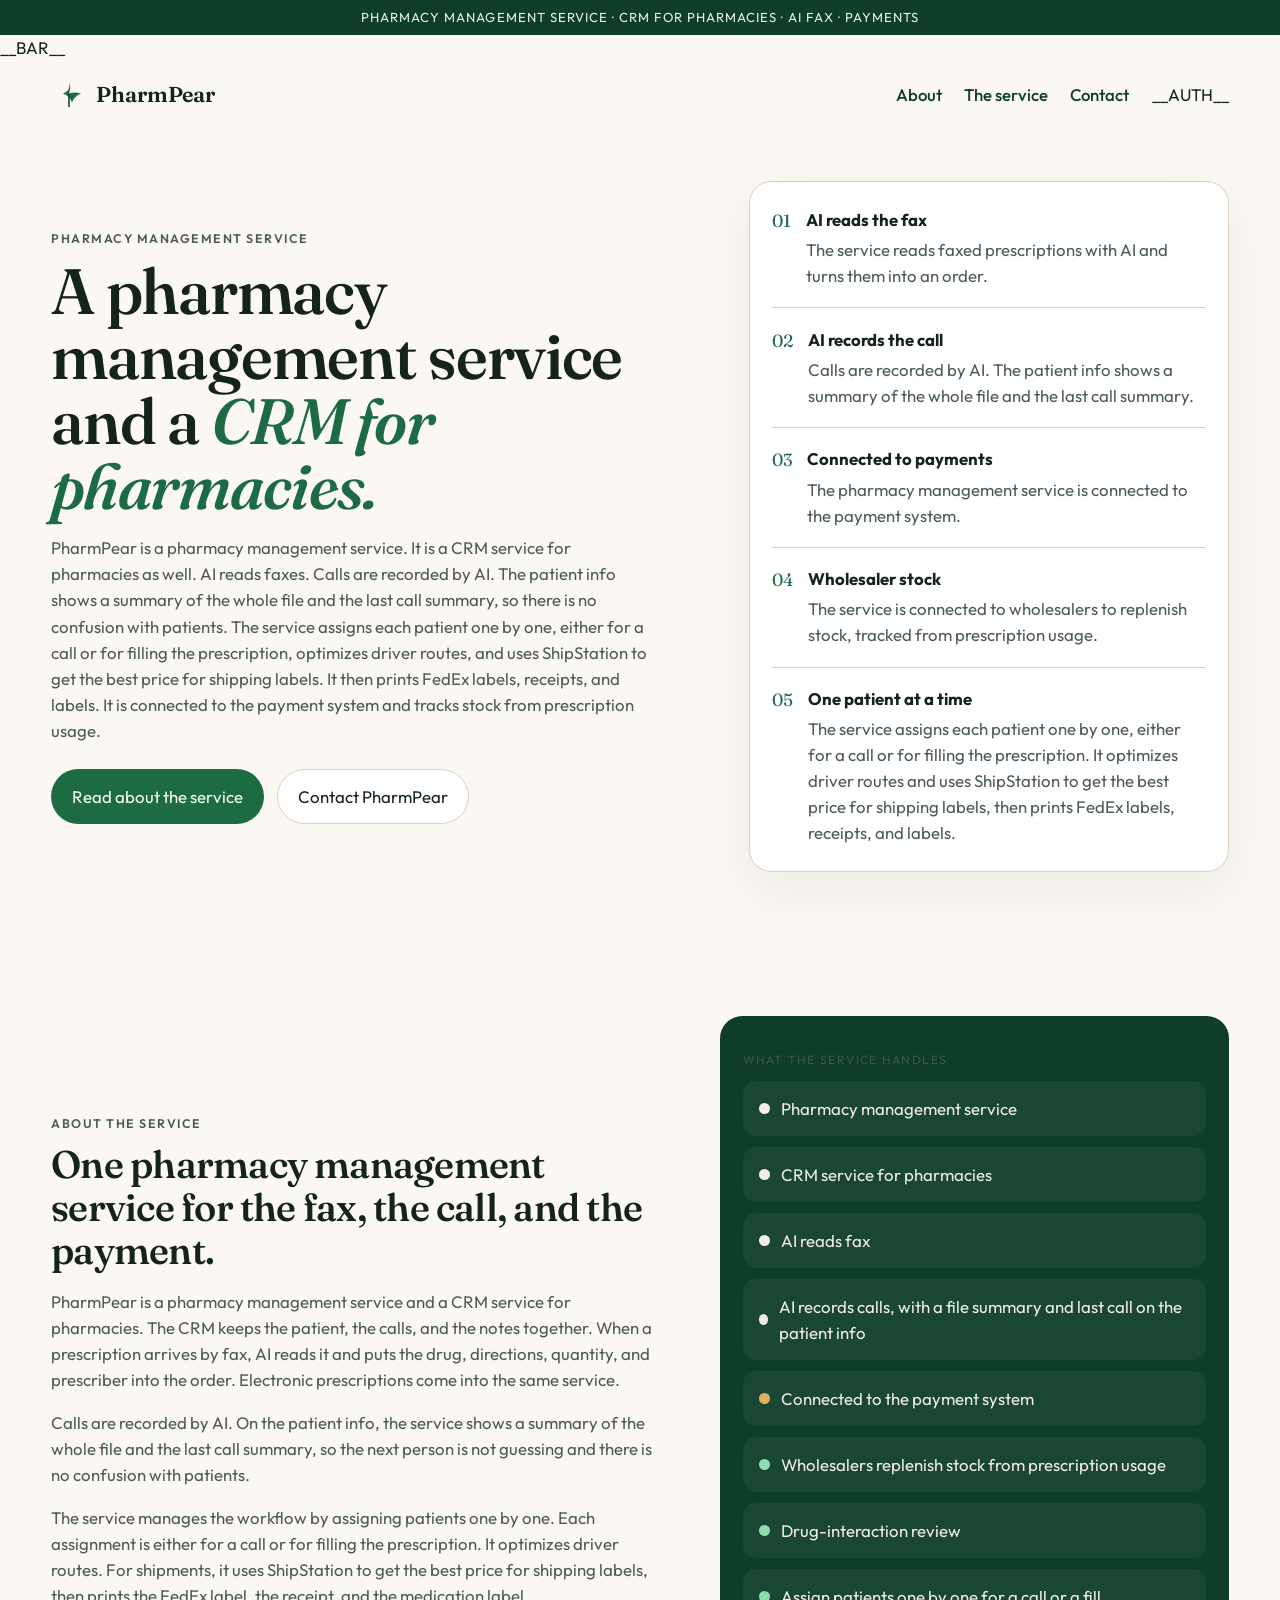
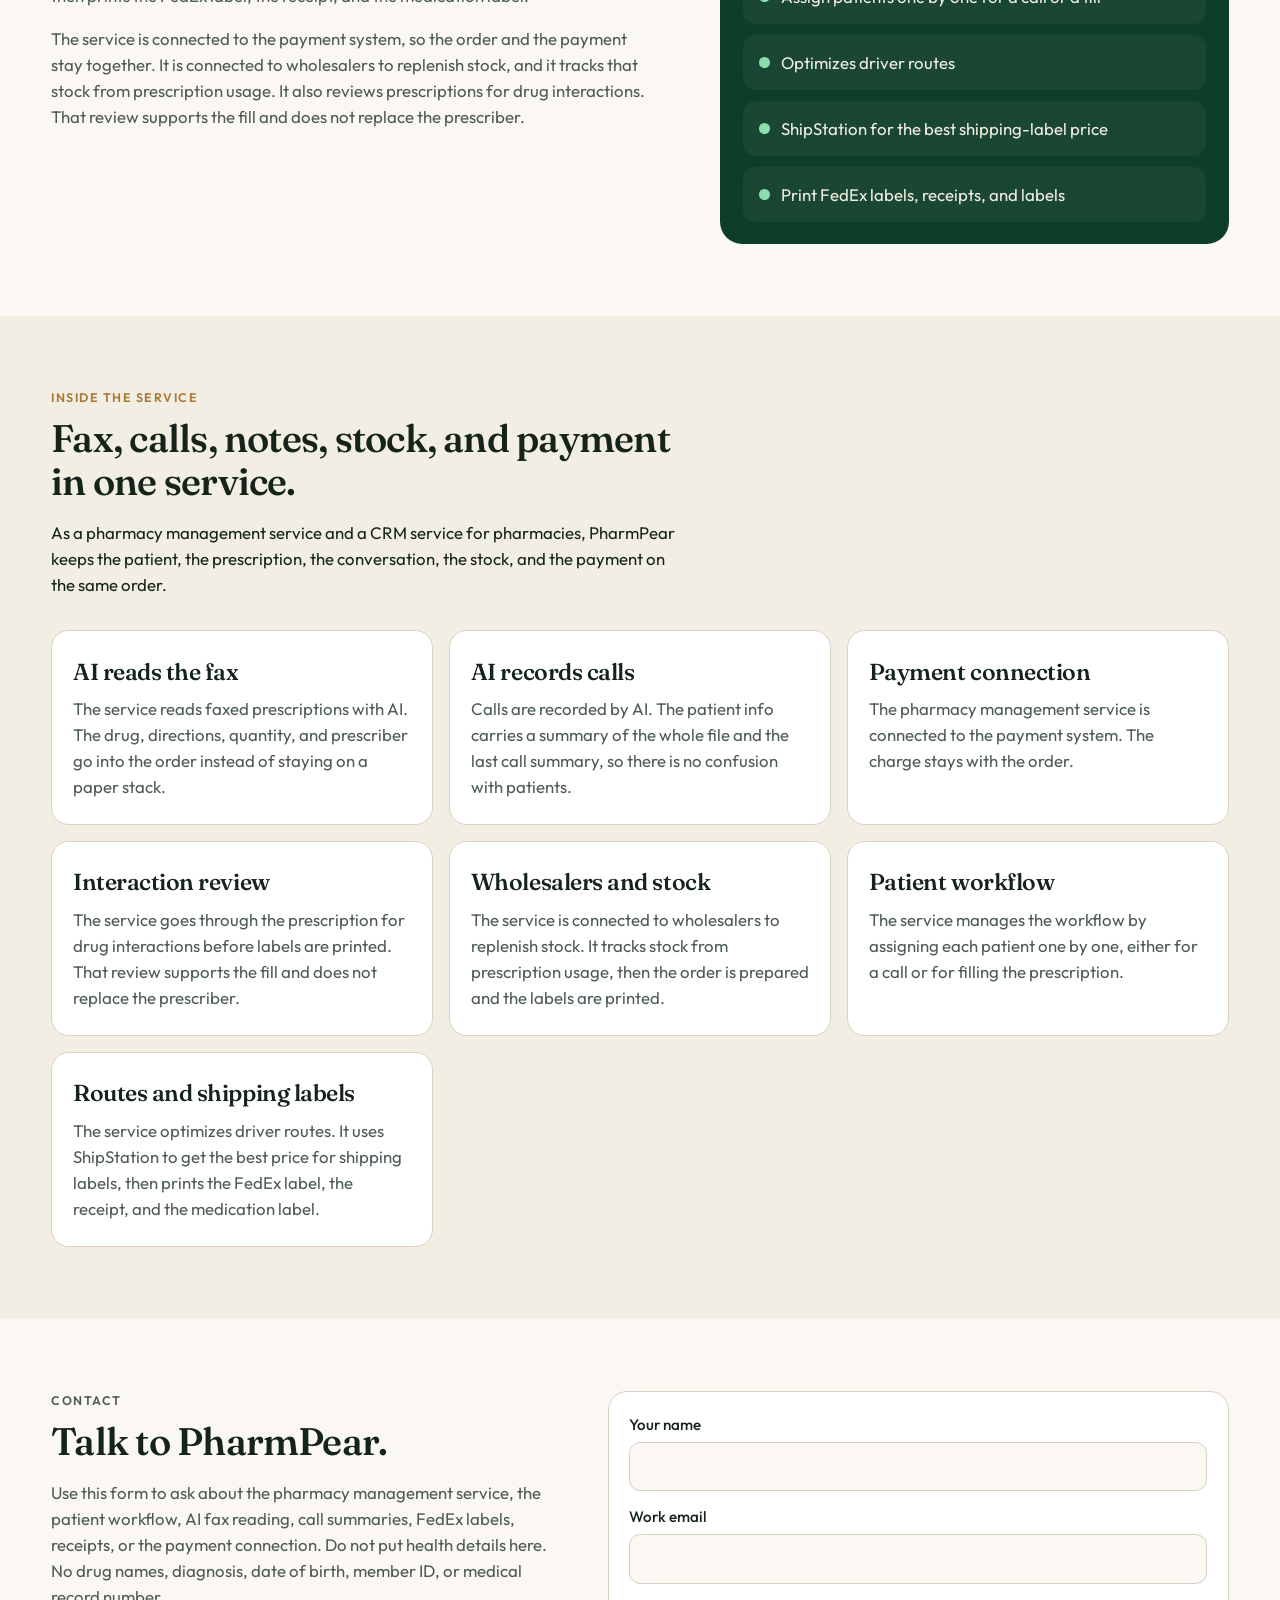
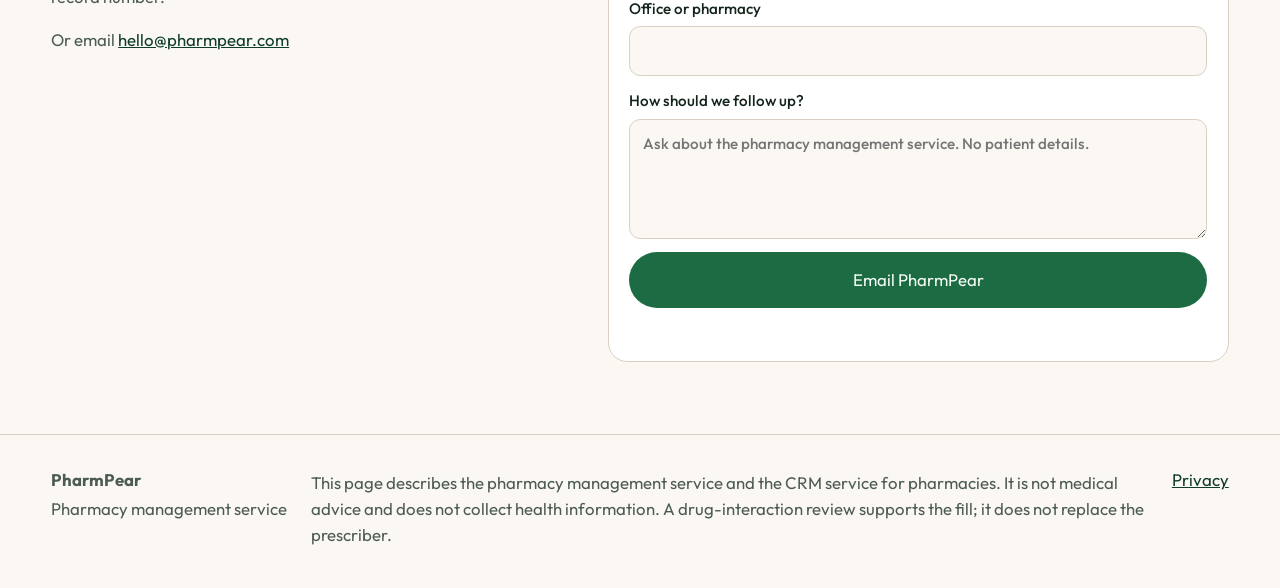
==== commit ad4f5c66: "Add optimized driver routes and ShipStation shipping prices. Co-authored-by: Cursor <cursoragent@cur" ====
--- a/public/index.html
+++ b/public/index.html
@@ -42,7 +42,7 @@
       <div class="hero-copy">
         <p class="eyebrow">Pharmacy management service</p>
         <h1>A pharmacy management service and a <em>CRM for pharmacies.</em></h1>
-        <p class="lede">PharmPear is a pharmacy management service. It is a CRM service for pharmacies as well. AI reads faxes. Calls are recorded by AI. The patient info shows a summary of the whole file and the last call summary, so there is no confusion with patients. The service manages the workflow by assigning each patient one by one, either for a call or for filling the prescription, then prints FedEx labels, receipts, and labels. It is connected to the payment system and tracks stock from prescription usage.</p>
+        <p class="lede">PharmPear is a pharmacy management service. It is a CRM service for pharmacies as well. AI reads faxes. Calls are recorded by AI. The patient info shows a summary of the whole file and the last call summary, so there is no confusion with patients. The service assigns each patient one by one, either for a call or for filling the prescription, optimizes driver routes, and uses ShipStation to get the best price for shipping labels. It then prints FedEx labels, receipts, and labels. It is connected to the payment system and tracks stock from prescription usage.</p>
         <div class="hero-actions">
           <a class="btn btn-solid" href="#about">Read about the service</a>
           <a class="btn btn-ghost" href="#contact">Contact PharmPear</a>
@@ -82,7 +82,7 @@
             <span>05</span>
             <div>
               <strong>One patient at a time</strong>
-              <p>The service assigns each patient one by one, either for a call or for filling the prescription, then prints FedEx labels, receipts, and labels.</p>
+              <p>The service assigns each patient one by one, either for a call or for filling the prescription. It optimizes driver routes and uses ShipStation to get the best price for shipping labels, then prints FedEx labels, receipts, and labels.</p>
             </div>
           </li>
         </ol>
@@ -95,7 +95,7 @@
         <h2>One pharmacy management service for the fax, the call, and the payment.</h2>
         <p>PharmPear is a pharmacy management service and a CRM service for pharmacies. The CRM keeps the patient, the calls, and the notes together. When a prescription arrives by fax, AI reads it and puts the drug, directions, quantity, and prescriber into the order. Electronic prescriptions come into the same service.</p>
         <p>Calls are recorded by AI. On the patient info, the service shows a summary of the whole file and the last call summary, so the next person is not guessing and there is no confusion with patients.</p>
-        <p>The service manages the workflow by assigning patients one by one. Each assignment is either for a call or for filling the prescription. When the work is ready, it prints the FedEx label, the receipt, and the medication label.</p>
+        <p>The service manages the workflow by assigning patients one by one. Each assignment is either for a call or for filling the prescription. It optimizes driver routes. For shipments, it uses ShipStation to get the best price for shipping labels, then prints the FedEx label, the receipt, and the medication label.</p>
         <p>The service is connected to the payment system, so the order and the payment stay together. It is connected to wholesalers to replenish stock, and it tracks that stock from prescription usage. It also reviews prescriptions for drug interactions. That review supports the fill and does not replace the prescriber.</p>
       </div>
       <div class="status-board">
@@ -108,6 +108,8 @@
         <div class="row"><span class="dot go"></span> Wholesalers replenish stock from prescription usage</div>
         <div class="row"><span class="dot go"></span> Drug-interaction review</div>
         <div class="row"><span class="dot go"></span> Assign patients one by one for a call or a fill</div>
+        <div class="row"><span class="dot go"></span> Optimizes driver routes</div>
+        <div class="row"><span class="dot go"></span> ShipStation for the best shipping-label price</div>
         <div class="row"><span class="dot go"></span> Print FedEx labels, receipts, and labels</div>
       </div>
     </section>
@@ -144,8 +146,8 @@
           <p>The service manages the workflow by assigning each patient one by one, either for a call or for filling the prescription.</p>
         </article>
         <article>
-          <h3>FedEx labels, receipts, and labels</h3>
-          <p>The service prints the FedEx label, the receipt, and the medication label. Local orders can still go to a driver, and shipped orders go out at FedEx pickup.</p>
+          <h3>Routes and shipping labels</h3>
+          <p>The service optimizes driver routes. It uses ShipStation to get the best price for shipping labels, then prints the FedEx label, the receipt, and the medication label.</p>
         </article>
       </div>
     </section>
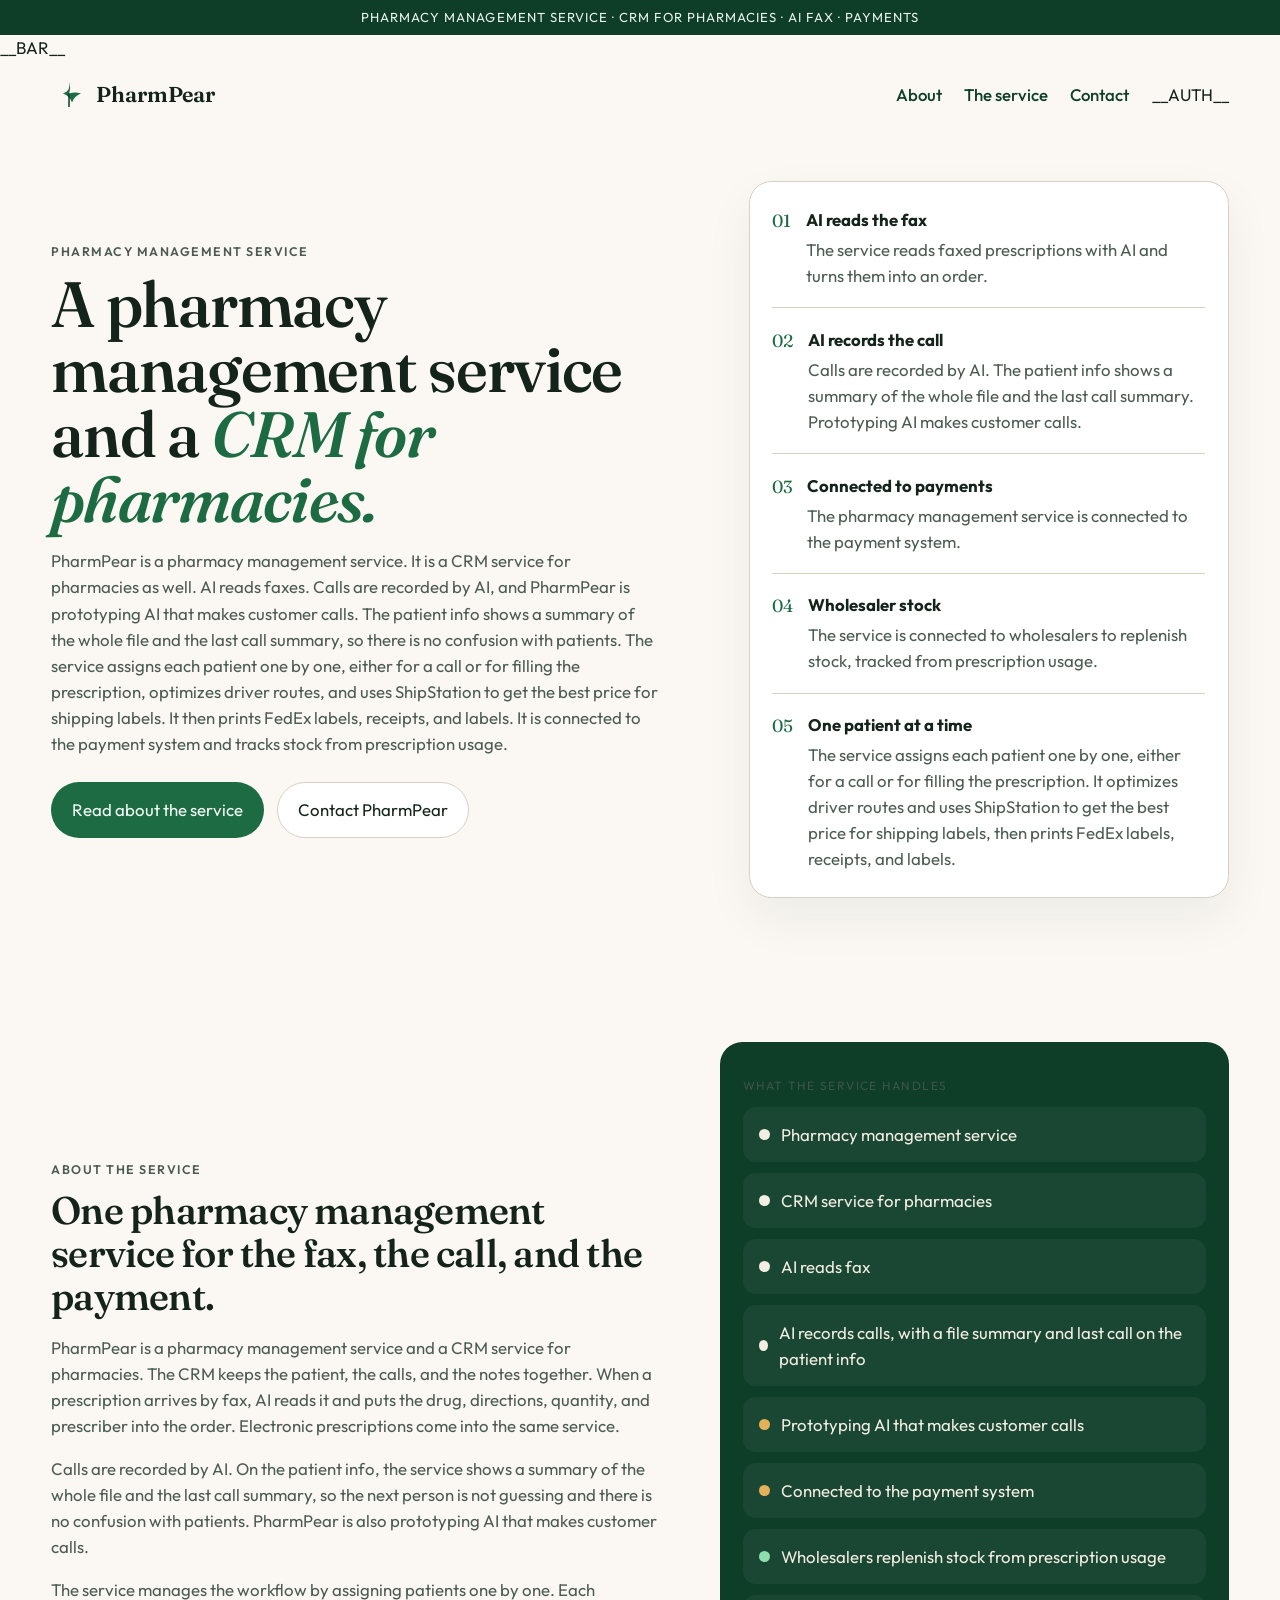
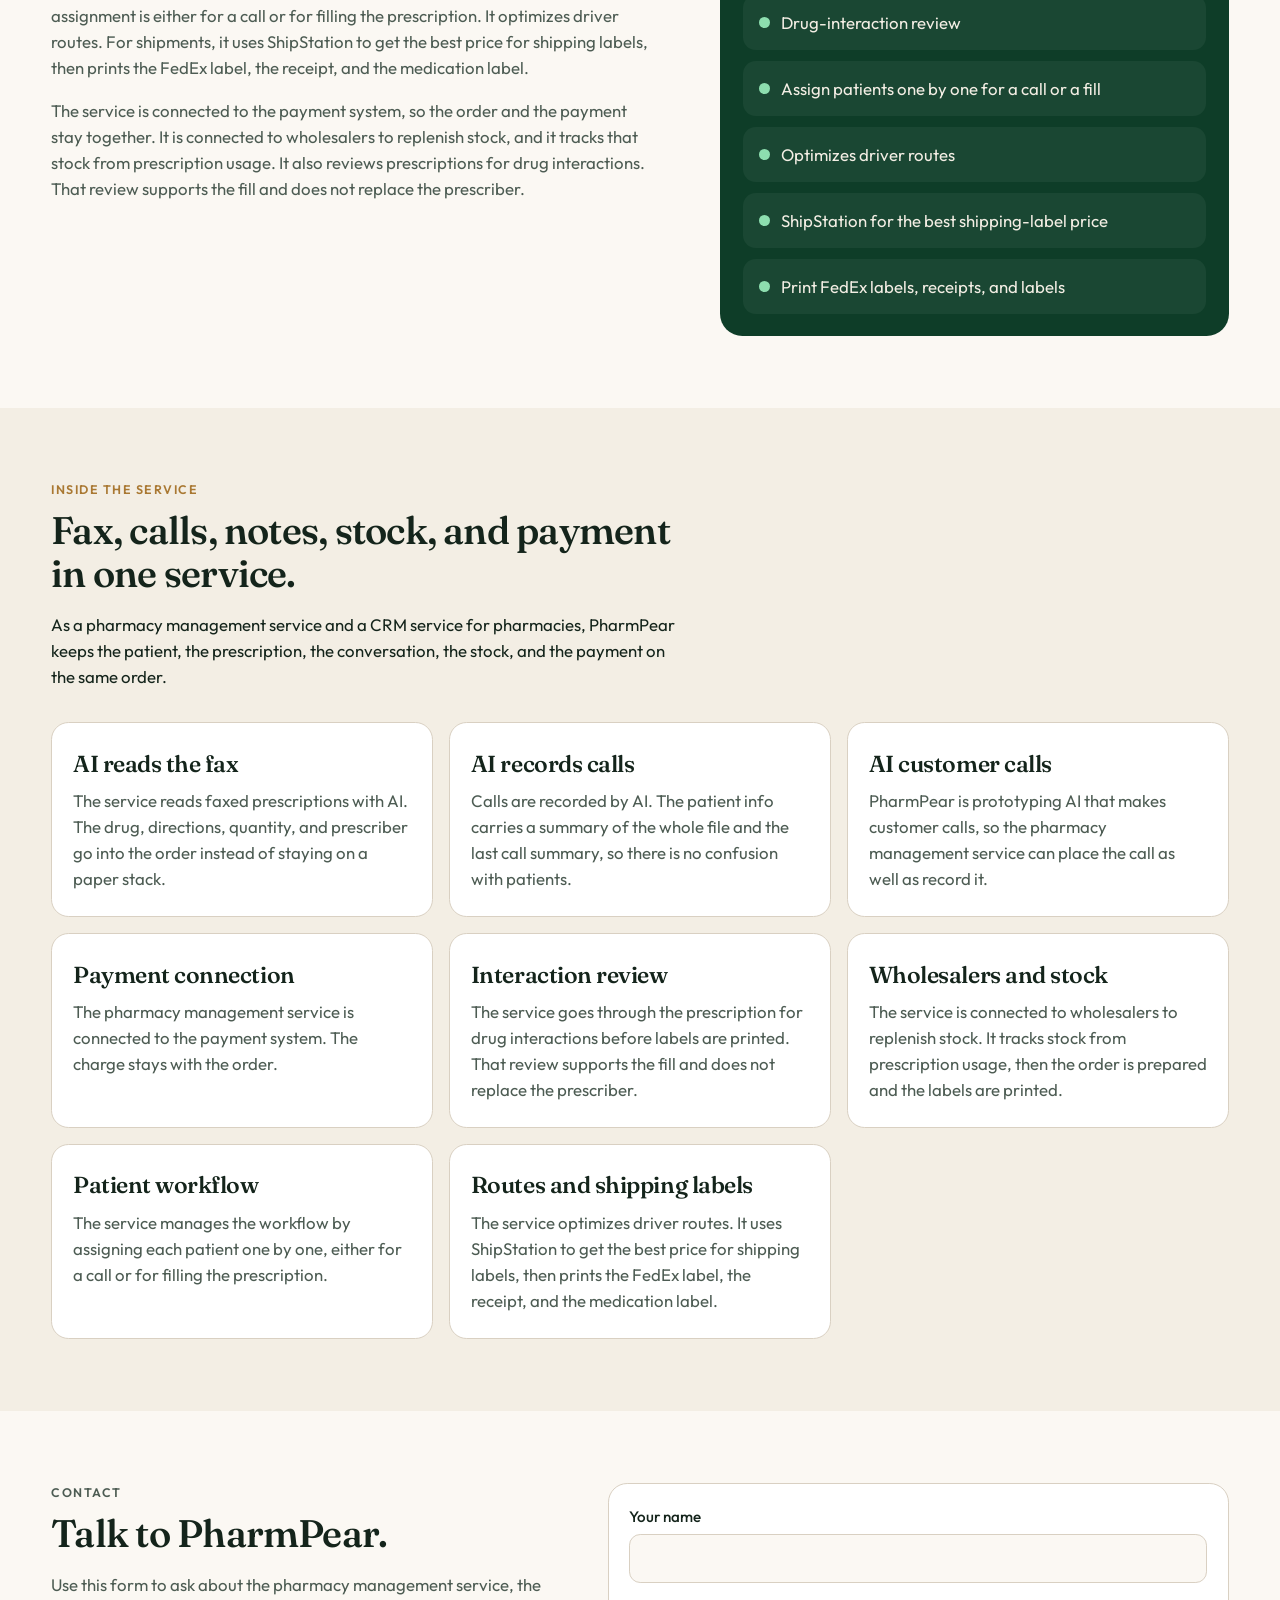
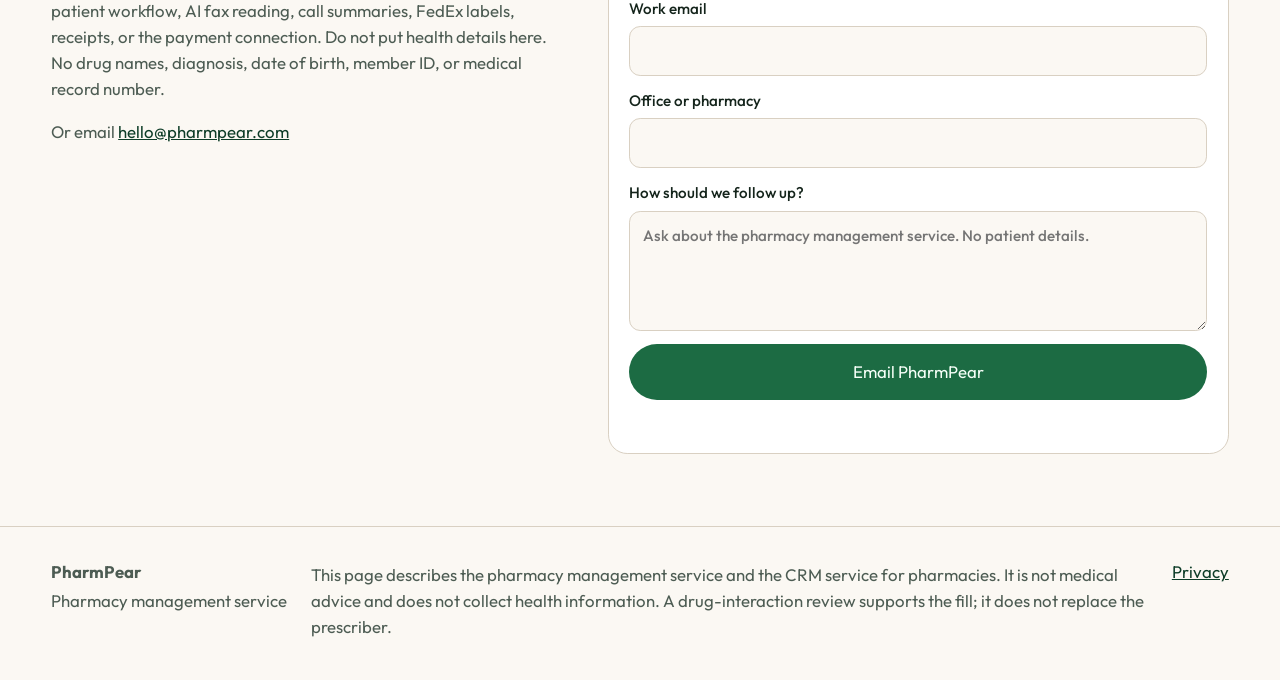
==== commit cb733ae3: "Say PharmPear is prototyping AI that makes customer calls. Co-authored-by: Cursor <cursoragent@curso" ====
--- a/public/index.html
+++ b/public/index.html
@@ -4,11 +4,11 @@
   <meta charset="utf-8">
   <meta name="viewport" content="width=device-width, initial-scale=1">
   <title>PharmPear — Pharmacy management service</title>
-  <meta name="description" content="PharmPear is a pharmacy management service and a CRM service for pharmacies. AI reads faxes, AI records calls, and the patient info shows a summary of the whole file plus the last call summary.">
+  <meta name="description" content="PharmPear is a pharmacy management service and a CRM service for pharmacies. AI reads faxes, records calls, and is prototyping AI that makes customer calls. The patient info shows a file summary and the last call summary.">
   <link rel="icon" href="favicon.svg" type="image/svg+xml">
   <link rel="canonical" href="https://pharmpear.com/">
   <meta property="og:title" content="PharmPear">
-  <meta property="og:description" content="PharmPear is a pharmacy management service and a CRM for pharmacies. AI reads faxes, records calls, and puts a file summary and the last call summary on the patient info.">
+  <meta property="og:description" content="PharmPear is a pharmacy management service and a CRM for pharmacies. AI reads faxes, records calls, and is prototyping AI that makes customer calls.">
   <meta property="og:url" content="https://pharmpear.com/">
   <meta property="og:type" content="website">
   <link rel="preconnect" href="https://fonts.googleapis.com">
@@ -42,7 +42,7 @@
       <div class="hero-copy">
         <p class="eyebrow">Pharmacy management service</p>
         <h1>A pharmacy management service and a <em>CRM for pharmacies.</em></h1>
-        <p class="lede">PharmPear is a pharmacy management service. It is a CRM service for pharmacies as well. AI reads faxes. Calls are recorded by AI. The patient info shows a summary of the whole file and the last call summary, so there is no confusion with patients. The service assigns each patient one by one, either for a call or for filling the prescription, optimizes driver routes, and uses ShipStation to get the best price for shipping labels. It then prints FedEx labels, receipts, and labels. It is connected to the payment system and tracks stock from prescription usage.</p>
+        <p class="lede">PharmPear is a pharmacy management service. It is a CRM service for pharmacies as well. AI reads faxes. Calls are recorded by AI, and PharmPear is prototyping AI that makes customer calls. The patient info shows a summary of the whole file and the last call summary, so there is no confusion with patients. The service assigns each patient one by one, either for a call or for filling the prescription, optimizes driver routes, and uses ShipStation to get the best price for shipping labels. It then prints FedEx labels, receipts, and labels. It is connected to the payment system and tracks stock from prescription usage.</p>
         <div class="hero-actions">
           <a class="btn btn-solid" href="#about">Read about the service</a>
           <a class="btn btn-ghost" href="#contact">Contact PharmPear</a>
@@ -61,7 +61,7 @@
             <span>02</span>
             <div>
               <strong>AI records the call</strong>
-              <p>Calls are recorded by AI. The patient info shows a summary of the whole file and the last call summary.</p>
+              <p>Calls are recorded by AI. The patient info shows a summary of the whole file and the last call summary. Prototyping AI makes customer calls.</p>
             </div>
           </li>
           <li>
@@ -94,7 +94,7 @@
         <p class="eyebrow">About the service</p>
         <h2>One pharmacy management service for the fax, the call, and the payment.</h2>
         <p>PharmPear is a pharmacy management service and a CRM service for pharmacies. The CRM keeps the patient, the calls, and the notes together. When a prescription arrives by fax, AI reads it and puts the drug, directions, quantity, and prescriber into the order. Electronic prescriptions come into the same service.</p>
-        <p>Calls are recorded by AI. On the patient info, the service shows a summary of the whole file and the last call summary, so the next person is not guessing and there is no confusion with patients.</p>
+        <p>Calls are recorded by AI. On the patient info, the service shows a summary of the whole file and the last call summary, so the next person is not guessing and there is no confusion with patients. PharmPear is also prototyping AI that makes customer calls.</p>
         <p>The service manages the workflow by assigning patients one by one. Each assignment is either for a call or for filling the prescription. It optimizes driver routes. For shipments, it uses ShipStation to get the best price for shipping labels, then prints the FedEx label, the receipt, and the medication label.</p>
         <p>The service is connected to the payment system, so the order and the payment stay together. It is connected to wholesalers to replenish stock, and it tracks that stock from prescription usage. It also reviews prescriptions for drug interactions. That review supports the fill and does not replace the prescriber.</p>
       </div>
@@ -104,6 +104,7 @@
         <div class="row"><span class="dot ink"></span> CRM service for pharmacies</div>
         <div class="row"><span class="dot ink"></span> AI reads fax</div>
         <div class="row"><span class="dot ink"></span> AI records calls, with a file summary and last call on the patient info</div>
+        <div class="row"><span class="dot wait"></span> Prototyping AI that makes customer calls</div>
         <div class="row"><span class="dot wait"></span> Connected to the payment system</div>
         <div class="row"><span class="dot go"></span> Wholesalers replenish stock from prescription usage</div>
         <div class="row"><span class="dot go"></span> Drug-interaction review</div>
@@ -128,6 +129,10 @@
         <article>
           <h3>AI records calls</h3>
           <p>Calls are recorded by AI. The patient info carries a summary of the whole file and the last call summary, so there is no confusion with patients.</p>
+        </article>
+        <article>
+          <h3>AI customer calls</h3>
+          <p>PharmPear is prototyping AI that makes customer calls, so the pharmacy management service can place the call as well as record it.</p>
         </article>
         <article>
           <h3>Payment connection</h3>
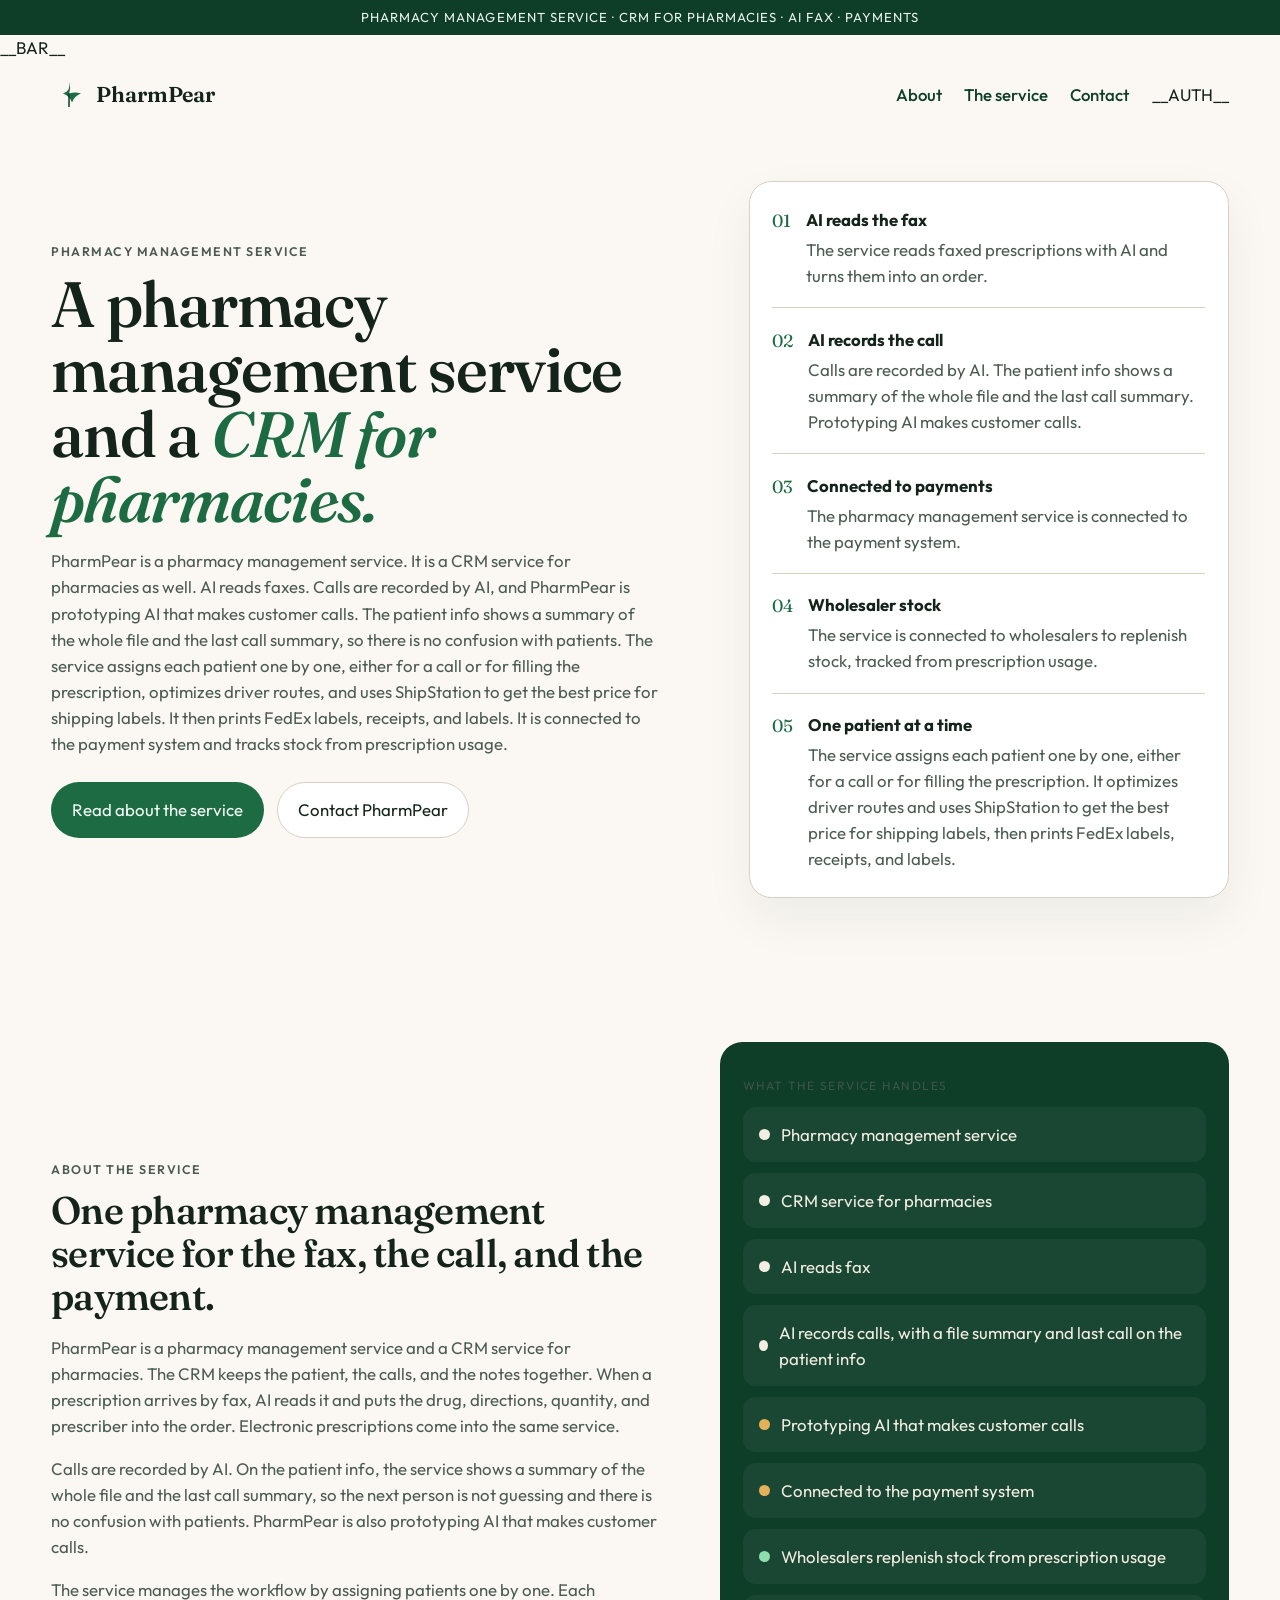
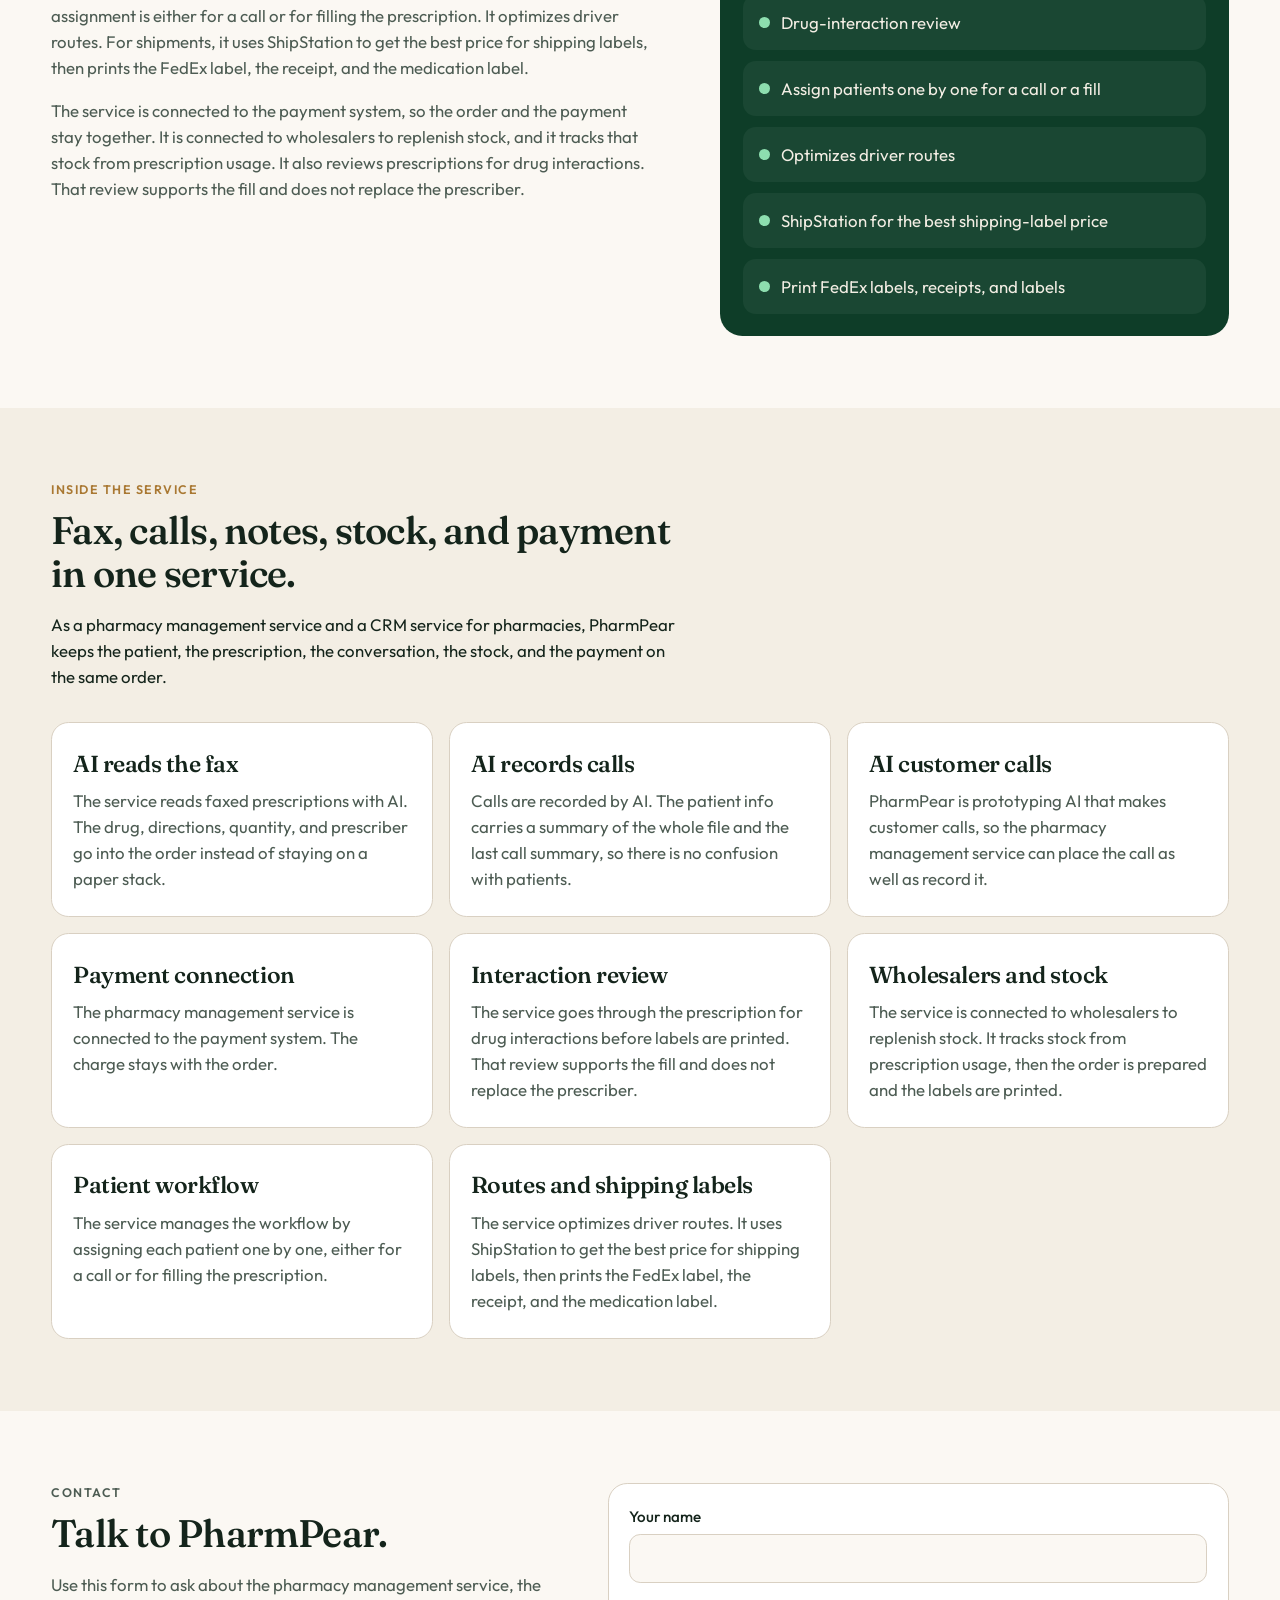
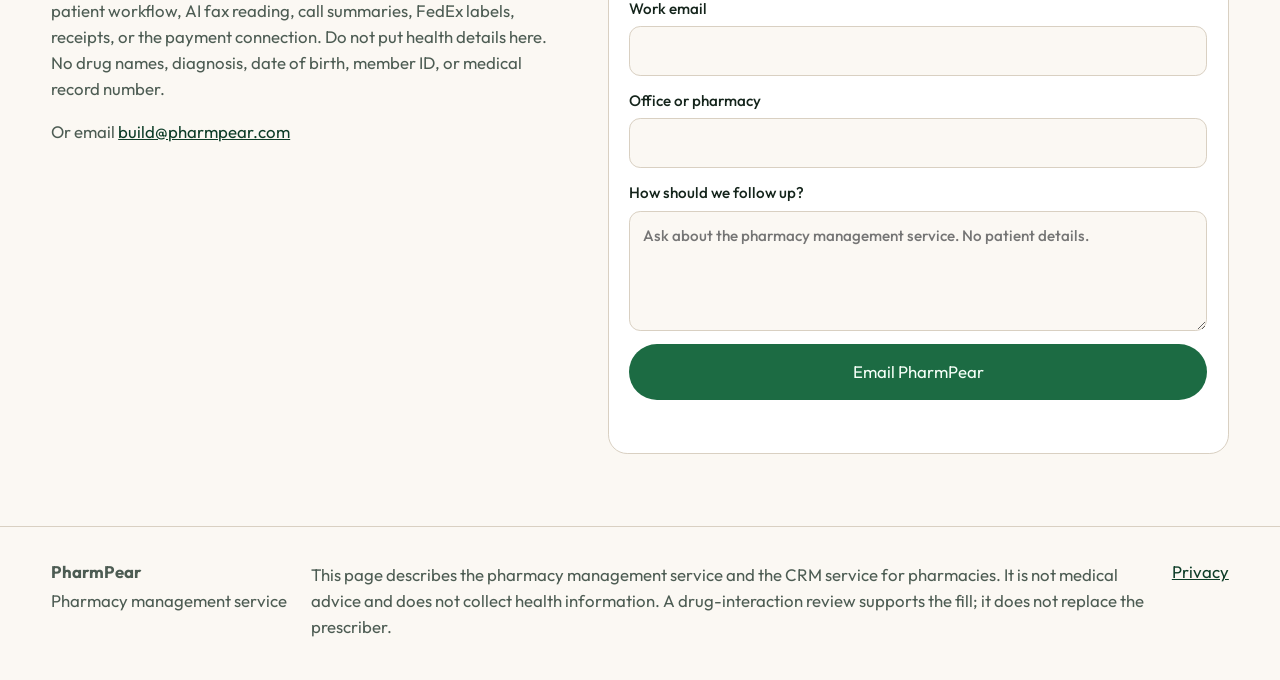
==== commit f9f6c972: "Point the public contact address at build@pharmpear.com. Co-authored-by: Cursor <cursoragent@cursor." ====
--- a/public/index.html
+++ b/public/index.html
@@ -162,9 +162,9 @@
         <p class="eyebrow">Contact</p>
         <h2>Talk to PharmPear.</h2>
         <p>Use this form to ask about the pharmacy management service, the patient workflow, AI fax reading, call summaries, FedEx labels, receipts, or the payment connection. Do not put health details here. No drug names, diagnosis, date of birth, member ID, or medical record number.</p>
-        <p class="mail">Or email <a href="mailto:hello@pharmpear.com">hello@pharmpear.com</a></p>
+        <p class="mail">Or email <a href="mailto:build@pharmpear.com">build@pharmpear.com</a></p>
       </div>
-      <form id="contact-form" action="mailto:hello@pharmpear.com" method="post" enctype="text/plain">
+      <form id="contact-form" action="mailto:build@pharmpear.com" method="post" enctype="text/plain">
         <label>Your name <input name="name" autocomplete="name" required maxlength="80"></label>
         <label>Work email <input name="email" type="email" autocomplete="email" required maxlength="120"></label>
         <label>Office or pharmacy <input name="office" maxlength="120"></label>
